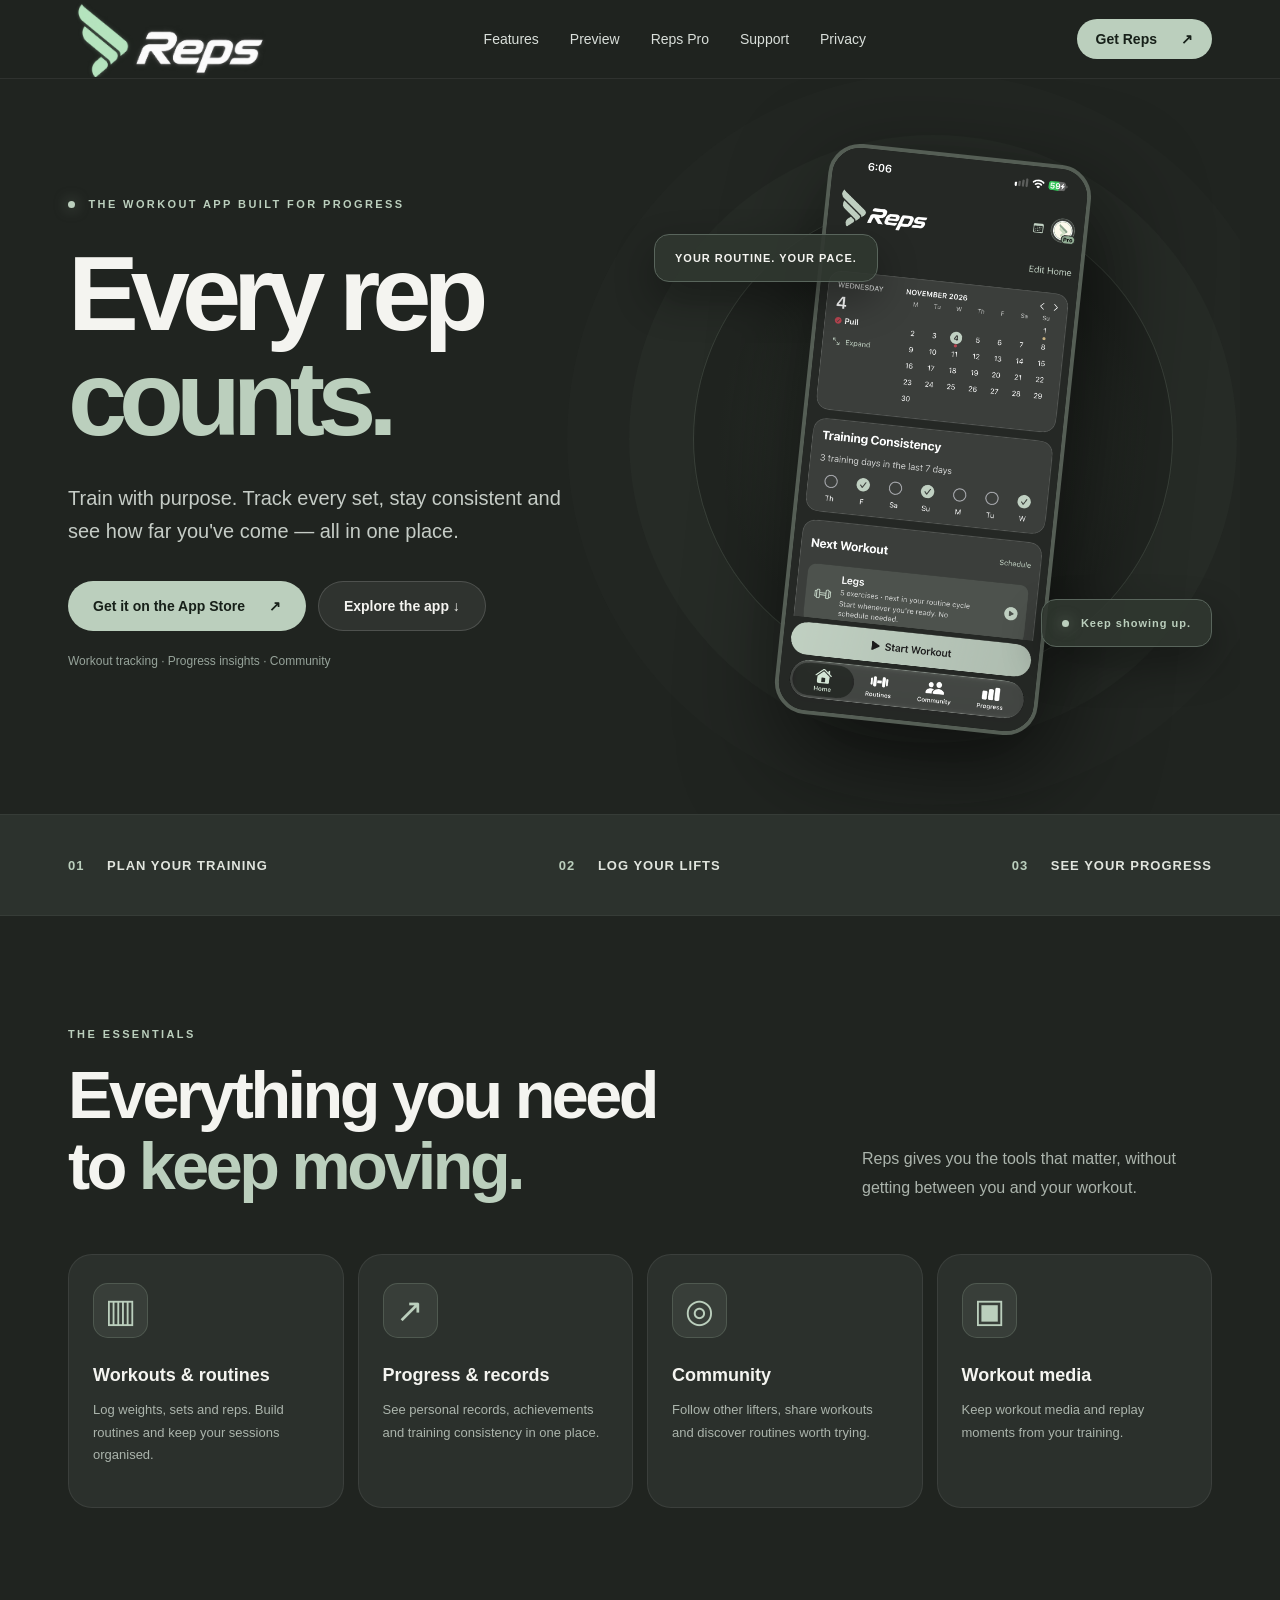
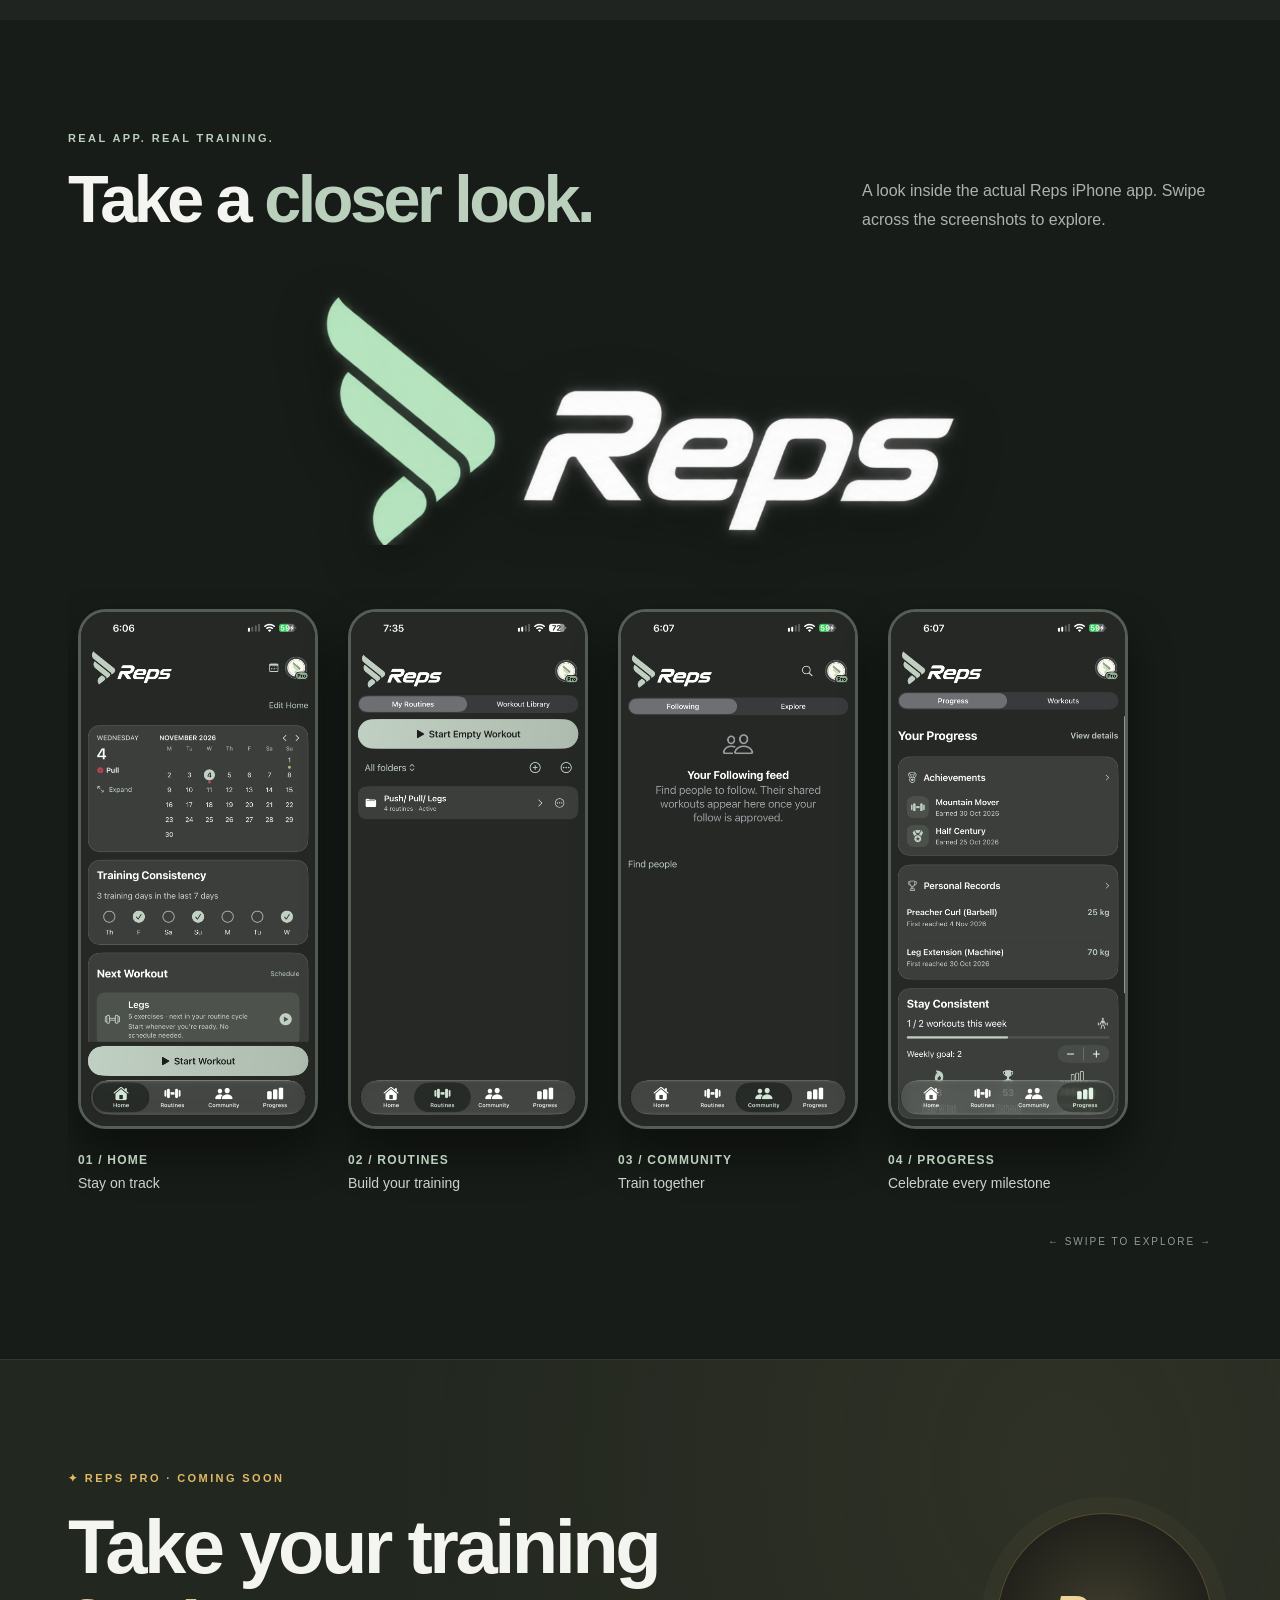
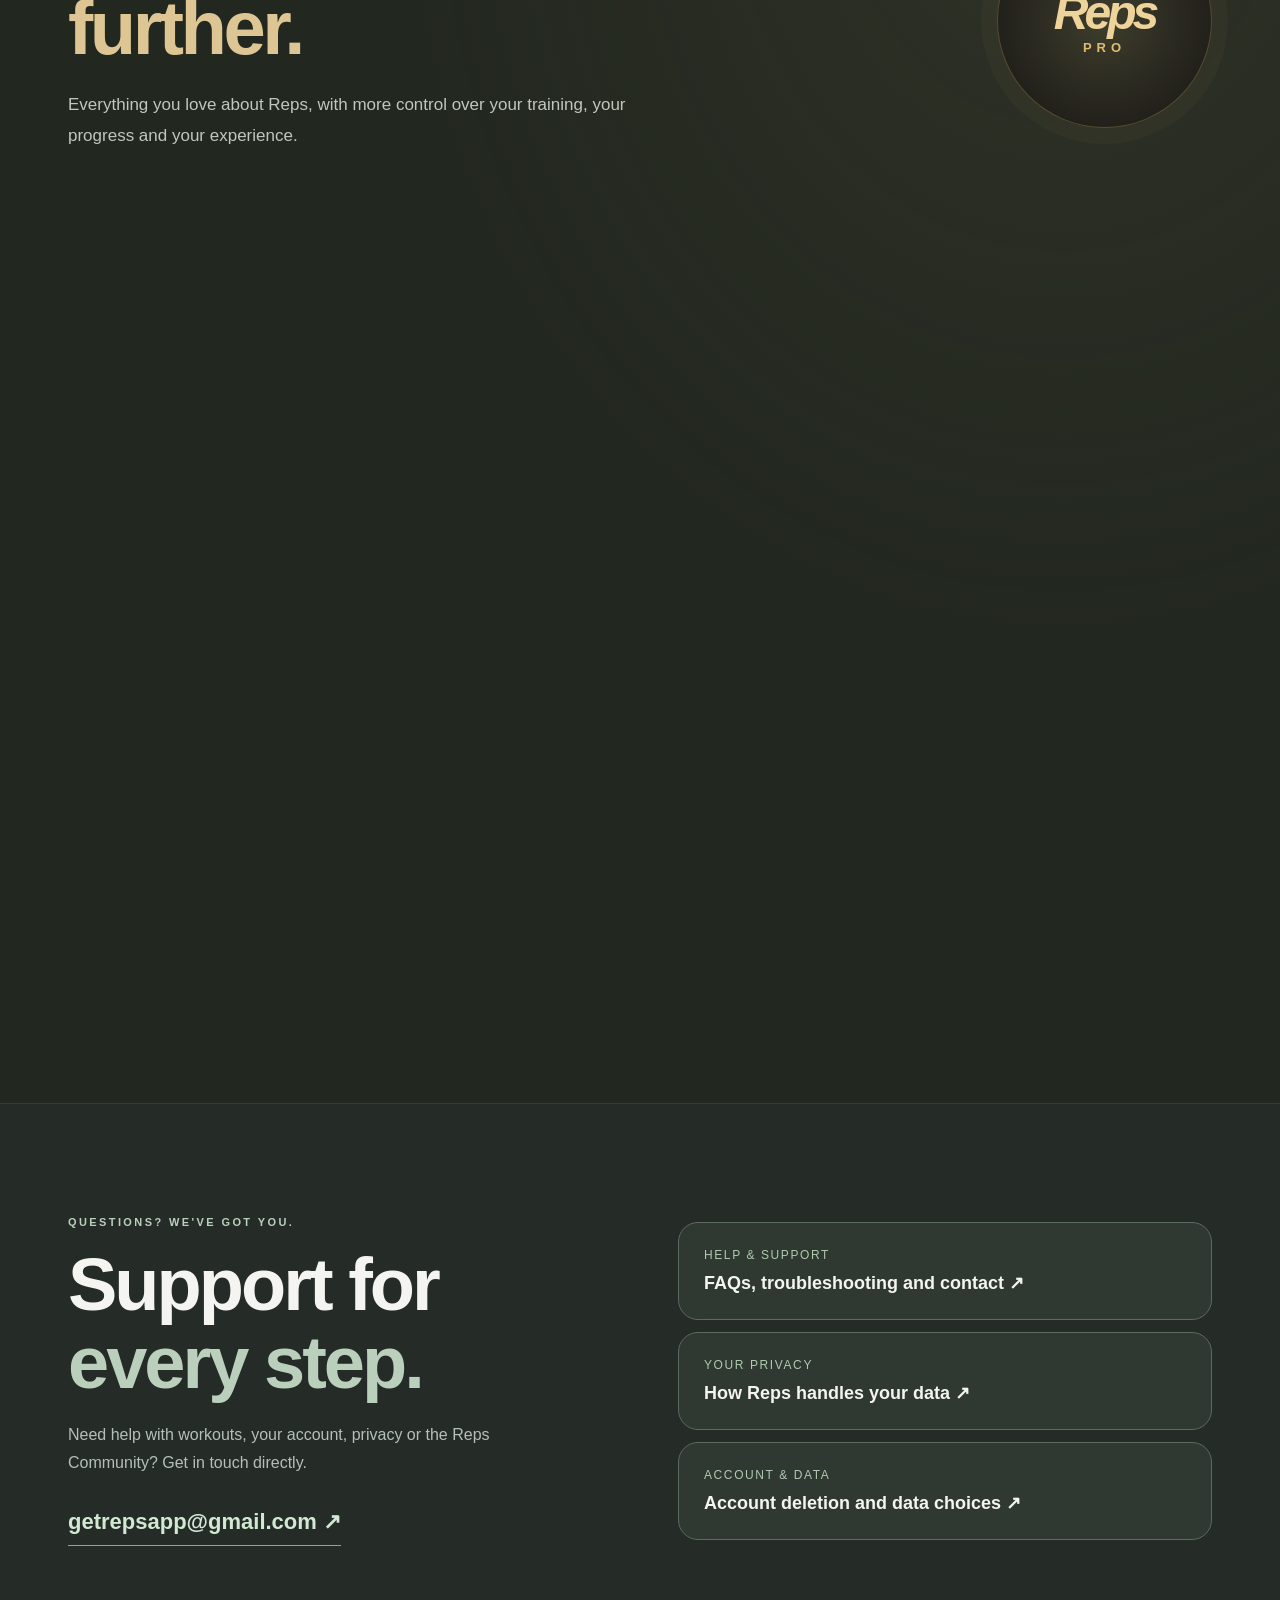
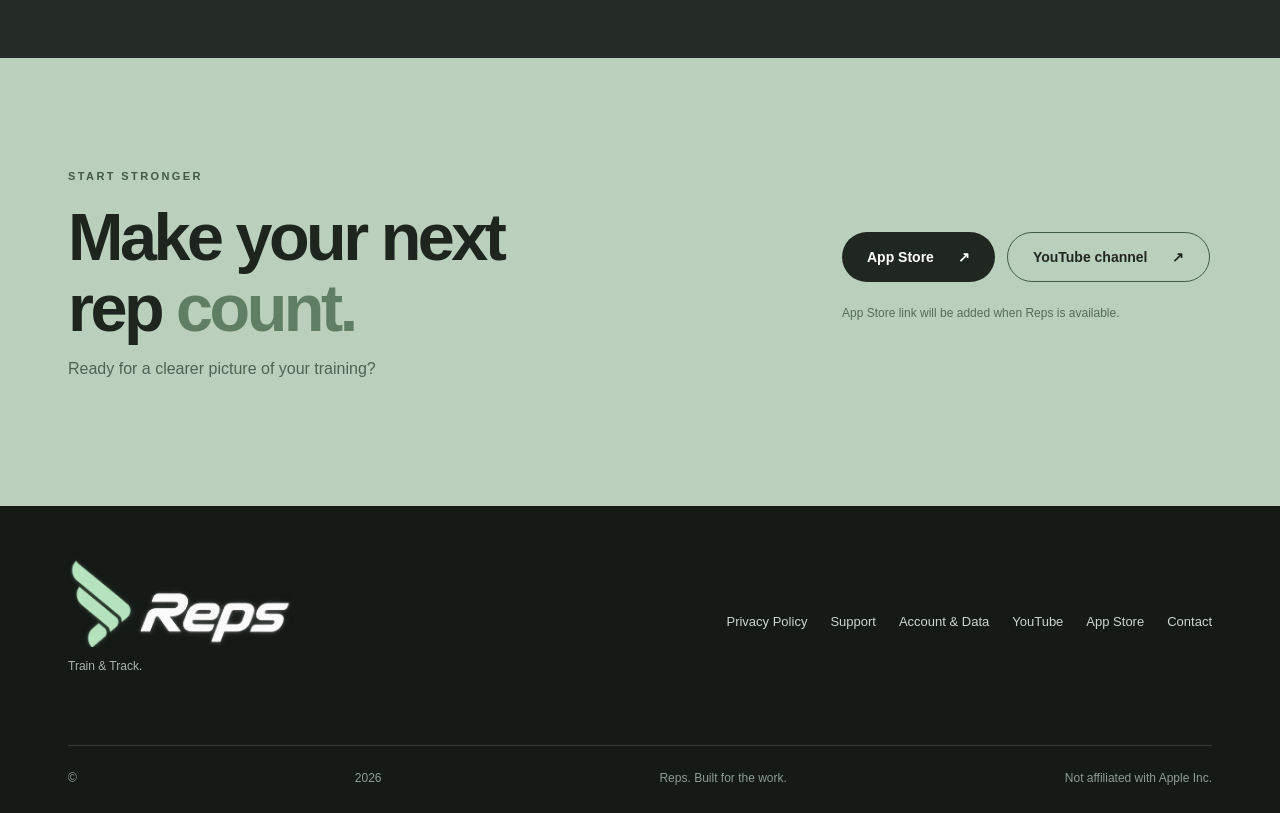
==== index.html @ 3c1cfc09 "Add files via upload" ====
<!DOCTYPE html>

<html lang="en-AU"><head><meta charset="utf-8"/><meta content="width=device-width, initial-scale=1" name="viewport"/><meta content="#202420" name="theme-color"/><meta content="Reps: Train &amp; Track. Log workouts, build routines, see progress and connect with your fitness community." name="description"/><title>Reps — Train &amp; Track</title><link href="styles.css" rel="stylesheet"/></head>
<body>
<header class="site-header"><div class="wrap nav"><a aria-label="Reps home" class="wordmark" href="#top"><img alt="Reps" class="nav-logo" src="assets/reps-wordmark-clean.png"/></a><nav><a href="#features">Features</a><a href="#preview">Preview</a><a href="#pro">Reps Pro</a><a href="support.html">Support</a><a href="privacy.html">Privacy</a></nav><a class="pill small" data-link="appStore" href="#download">Get Reps <span aria-hidden="true">↗</span></a></div></header>
<main id="top">
<section class="hero wrap"><div class="hero-copy"><div class="eyebrow"><span class="dot"></span> THE WORKOUT APP BUILT FOR PROGRESS</div><h1>Every rep<br/><em>counts.</em></h1><p class="lead">Train with purpose. Track every set, stay consistent and see how far you've come — all in one place.</p><div class="hero-actions"><a class="pill" data-link="appStore" href="#download">Get it on the App Store <span aria-hidden="true">↗</span></a><a class="pill secondary" href="#preview">Explore the app ↓</a></div><p class="micro">Workout tracking · Progress insights · Community</p></div><div class="hero-art"><div class="halo"></div><div class="phone hero-phone"><img alt="Reps home screen, calendar, training consistency and next workout" src="assets/IMG_6773.PNG"/></div><div class="floating-note top-note">YOUR ROUTINE. YOUR PACE.</div><div class="floating-note bottom-note"><span class="tiny-dot"></span> Keep showing up.</div></div></section>
<section class="stats-band"><div class="wrap stats"><span><b>01</b> Plan your training</span><span><b>02</b> Log your lifts</span><span><b>03</b> See your progress</span></div></section>
<section class="section wrap" id="features"><div class="section-head"><div><div class="eyebrow">THE ESSENTIALS</div><h2>Everything you need<br/>to <em>keep moving.</em></h2></div><p>Reps gives you the tools that matter, without getting between you and your workout.</p></div><div class="feature-grid"><article class="feature-card"><span class="feature-icon">▥</span><h3>Workouts &amp; routines</h3><p>Log weights, sets and reps. Build routines and keep your sessions organised.</p></article><article class="feature-card"><span class="feature-icon">↗</span><h3>Progress &amp; records</h3><p>See personal records, achievements and training consistency in one place.</p></article><article class="feature-card"><span class="feature-icon">◎</span><h3>Community</h3><p>Follow other lifters, share workouts and discover routines worth trying.</p></article><article class="feature-card"><span class="feature-icon">▣</span><h3>Workout media</h3><p>Keep workout media and replay moments from your training.</p></article></div></section>
<section class="section showcase" id="preview"><div class="wrap"><div class="section-head"><div><div class="eyebrow">REAL APP. REAL TRAINING.</div><h2>Take a <em>closer look.</em></h2></div><p>A look inside the actual Reps iPhone app. Swipe across the screenshots to explore.</p></div><div class="preview-brand"><img alt="Reps" loading="lazy" src="assets/reps-wordmark-clean.png"/></div><div aria-label="Reps screenshots, horizontally scrollable" class="gallery" tabindex="0"><figure><div class="phone"><img alt="Reps Home: training calendar, consistency and next workout" loading="lazy" src="assets/IMG_6773.PNG"/></div><figcaption><b>01 / Home</b><span>Stay on track</span></figcaption></figure><figure><div class="phone"><img alt="Reps Routines: saved workout folders and start empty workout" loading="lazy" src="assets/IMG_6782.PNG"/></div><figcaption><b>02 / Routines</b><span>Build your training</span></figcaption></figure><figure><div class="phone"><img alt="Reps Community: following and explore feeds" loading="lazy" src="assets/IMG_6774.PNG"/></div><figcaption><b>03 / Community</b><span>Train together</span></figcaption></figure><figure><div class="phone"><img alt="Reps Progress: achievements, records, weekly workout goals" loading="lazy" src="assets/IMG_6775.PNG"/></div><figcaption><b>04 / Progress</b><span>Celebrate every milestone</span></figcaption></figure></div><div class="gallery-hint">← SWIPE TO EXPLORE →</div></div></section>
<section class="section pro-section" id="pro">
<div class="wrap">
<div class="pro-header"><div><div class="eyebrow gold">✦ REPS PRO · COMING SOON</div><h2>Take your training<br/><em>further.</em></h2><p>Everything you love about Reps, with more control over your training, your progress and your experience.</p></div><div aria-hidden="true" class="pro-emblem"><span>Reps</span><strong>PRO</strong></div></div>
<div class="pro-feature-grid">
<article class="pro-feature"><span class="pro-feature-symbol">↗</span><h3>Advanced insights</h3><p>Look deeper into lift and routine performance, training trends and areas worth reviewing.</p></article>
<article class="pro-feature"><span class="pro-feature-symbol">▤</span><h3>Smarter training plans</h3><p>Explore progression tools, multi-week planning and equipment profiles to organise your training.</p></article>
<article class="pro-feature"><span class="pro-feature-symbol">◈</span><h3>Personalised experience</h3><p>Choose from eight colour themes, customise workout colours and tailor your app's look.</p></article>
<article class="pro-feature"><span class="pro-feature-symbol">▦</span><h3>Home &amp; Lock Screen widgets</h3><p>See training progress, weekly goals, your calendar, last workout and routine shortcuts.</p></article>
<article class="pro-feature"><span class="pro-feature-symbol">◉</span><h3>Body progress &amp; nutrition</h3><p>Compare progress photos and measurements, and use the calorie calculator.</p></article>
<article class="pro-feature"><span class="pro-feature-symbol">♫</span><h3>Custom alerts</h3><p>Create training reminders with your own schedules and notification sounds.</p></article>
</div>
<div class="membership-panel"><div><span class="eyebrow gold">THE ESSENTIALS STAY FREE</span><h3>Reps vs Reps Pro</h3><p>Reps includes workout logging, routines, personal records, achievements, workout media, Replay and Community. Pro adds the premium tools above.</p><div class="free-chips"><span>✓ Track workouts</span><span>✓ Build routines</span><span>✓ See achievements</span><span>✓ Share in Community</span><span>✓ Workout Replay</span></div></div><div class="membership-price"><span class="eyebrow gold">PLANNED PRICING</span><strong>A$1.49 <small>/ week</small></strong><p>A$4.99/month or A$49.99/year</p><div class="soon-pill">Coming soon — no payment taken</div><p class="membership-small">Subscriptions are not available yet. Plans and features may change before launch.</p></div></div>
</div>
</section>
<section class="section contact-section" id="support"><div class="wrap contact-layout"><div><div class="eyebrow">QUESTIONS? WE'VE GOT YOU.</div><h2>Support for<br/><em>every step.</em></h2><p>Need help with workouts, your account, privacy or the Reps Community? Get in touch directly.</p><a class="contact-mail" href="mailto:getrepsapp@gmail.com?subject=Reps%20Support">getrepsapp@gmail.com <span aria-hidden="true">↗</span></a></div><div class="contact-links"><a href="support.html"><span>Help &amp; support</span><strong>FAQs, troubleshooting and contact <span aria-hidden="true">↗</span></strong></a><a href="privacy.html"><span>Your privacy</span><strong>How Reps handles your data <span aria-hidden="true">↗</span></strong></a><a href="account.html"><span>Account &amp; data</span><strong>Account deletion and data choices <span aria-hidden="true">↗</span></strong></a></div></div></section><section class="section cta" id="download"><div class="wrap cta-inner"><div><div class="eyebrow">START STRONGER</div><h2>Make your next<br/>rep <em>count.</em></h2><p>Ready for a clearer picture of your training?</p></div><div class="cta-actions"><a class="pill light" data-link="appStore" href="#download">App Store <span>↗</span></a><a class="pill outline" data-link="youtube" href="#youtube">YouTube channel <span>↗</span></a><p class="micro" id="link-status" role="status">App Store link will be added when Reps is available.</p></div></div></section>
</main><footer><div class="wrap footer-content"><div class="footer-brand"><img alt="Reps" class="footer-logo" src="assets/reps-wordmark-clean.png"><p>Train &amp; Track.</p></img></div><div class="footer-links"><a href="privacy.html">Privacy Policy</a><a href="support.html">Support</a><a href="account.html">Account &amp; Data</a><a data-link="youtube" href="#youtube">YouTube</a><a data-link="appStore" href="#download">App Store</a><a href="mailto:getrepsapp@gmail.com?subject=Reps%20Support">Contact</a></div><div class="footer-bottom">© <span id="year"></span> Reps. Built for the work. <span>Not affiliated with Apple Inc.</span></div></div></footer>
<script src="script.js"></script></body></html>
---- styles.css ----
:root{--bg:#202420;--surface:#2b302c;--surface2:#373d38;--sage:#bbcfbd;--text:#f4f4f0;--muted:#abb4ac;--line:#475048;--gold:#e1ba67}*{box-sizing:border-box}html{scroll-behavior:smooth}body{margin:0;background:var(--bg);color:var(--text);font-family:Inter,-apple-system,BlinkMacSystemFont,"Segoe UI",sans-serif;-webkit-font-smoothing:antialiased}a{color:inherit;text-decoration:none}button,a{outline-offset:4px}.wrap{max-width:1200px;margin:auto;padding:0 28px}.site-header{position:sticky;top:0;z-index:10;background:#202420e9;backdrop-filter:blur(18px);border-bottom:1px solid #ffffff12}.nav{height:78px;display:flex;align-items:center;justify-content:space-between;gap:20px}.wordmark{display:flex;align-items:center;gap:11px}.brand-icon{font-size:27px;color:var(--sage);transform:rotate(-28deg)}.brand-italic{font-size:34px;font-weight:900;font-style:italic;letter-spacing:-2.5px}.nav nav{display:flex;gap:31px;color:#d9dfda;font-size:14px}.nav nav a:hover,.footer-links a:hover{color:var(--sage)}.pill{display:inline-flex;gap:24px;align-items:center;justify-content:center;background:var(--sage);border-radius:100px;padding:16px 25px;font-weight:800;font-size:14px;color:#172019;transition:transform .15s,background .15s}.pill:hover{transform:translateY(-2px);background:#d7e5d8}.pill.small{padding:12px 19px}.pill.secondary{color:var(--text);background:#ffffff12;border:1px solid #ffffff26}.pill.secondary:hover{background:#ffffff20}.hero{min-height:700px;display:grid;grid-template-columns:1fr 1fr;align-items:center;gap:28px;overflow:hidden;padding-top:55px;padding-bottom:70px}.eyebrow{font-size:11px;letter-spacing:2.4px;font-weight:850;color:var(--sage)}.dot,.tiny-dot{display:inline-block;background:var(--sage);height:7px;width:7px;border-radius:50%;margin-right:8px;box-shadow:0 0 14px #b6cbb680}.hero h1{font-size:clamp(72px,8.3vw,120px);letter-spacing:-8px;line-height:.99;margin:31px 0}.hero h1 em,h2 em{font-style:normal;color:var(--sage)}.lead{color:#c5ccc6;font-size:20px;line-height:1.65;max-width:495px}.hero-actions{display:flex;gap:12px;flex-wrap:wrap;margin:33px 0 23px}.micro{font-size:12px;color:#96a39a}.hero-art{height:610px;position:relative;display:grid;place-items:center}.halo{position:absolute;width:480px;height:480px;border:1px solid #b6cbb62c;border-radius:50%;box-shadow:0 0 0 64px #b6cbb607,0 0 0 126px #b6cbb604;background:radial-gradient(circle,#83998124,transparent 67%)}.phone{width:230px;aspect-ratio:944/2048;overflow:hidden;border:4px solid #555e55;border-radius:32px;background:#151715;box-shadow:0 30px 70px #0007}.phone img{width:100%;height:100%;display:block;object-fit:cover}.hero-phone{width:264px;position:relative;transform:rotate(6deg);box-shadow:15px 35px 100px #000a}.floating-note{position:absolute;border:1px solid #59655c;background:#303830e8;border-radius:15px;padding:17px 20px;font-size:11px;letter-spacing:1px;font-weight:800;box-shadow:0 18px 40px #0005}.top-note{left:0;top:100px}.bottom-note{right:0;bottom:97px;color:var(--sage)}.stats-band{background:#2c322d;border-top:1px solid #ffffff0c;border-bottom:1px solid #ffffff0c}.stats{min-height:100px;display:flex;justify-content:space-between;align-items:center;gap:20px}.stats span{font-size:13px;letter-spacing:1px;color:#e1e5de;text-transform:uppercase;font-weight:700}.stats b{color:var(--sage);margin-right:18px}.section{padding-top:112px;padding-bottom:112px}.section-head{display:flex;justify-content:space-between;gap:50px;align-items:end;margin-bottom:52px}.section-head h2,.cta h2{font-size:clamp(46px,5.2vw,72px);line-height:1.07;letter-spacing:-3.5px;margin:20px 0 0}.section-head>p{max-width:350px;color:var(--muted);line-height:1.8;margin:0}.feature-grid{display:grid;grid-template-columns:repeat(4,1fr);gap:14px}.feature-card{min-height:250px;padding:28px 24px;background:var(--surface);border:1px solid #ffffff13;border-radius:24px}.feature-icon{height:55px;width:55px;display:grid;place-items:center;background:#b6cbb617;border:1px solid #b6cbb62f;border-radius:15px;color:var(--sage);font-size:33px}.feature-card h3{margin:27px 0 10px;font-size:18px}.feature-card p{font-size:13px;color:var(--muted);line-height:1.7}.showcase{background:#171c18;overflow:hidden}.gallery{display:flex;gap:30px;overflow-x:auto;scroll-snap-type:x mandatory;padding:20px 10px 45px;scrollbar-color:#7c8c7b transparent}.gallery figure{flex:none;margin:0;scroll-snap-align:start}.gallery .phone{width:240px;border-radius:28px;border-width:3px;box-shadow:0 24px 45px #0007}.gallery figcaption{display:flex;flex-direction:column;gap:8px;margin-top:24px}.gallery figcaption b{color:var(--sage);font-size:12px;letter-spacing:1.2px;text-transform:uppercase}.gallery figcaption span{color:#ccd2cb;font-size:14px}.gallery-hint{text-align:right;font-size:10px;letter-spacing:2px;color:#8f9d91}.compare-layout{display:grid;grid-template-columns:1fr 1fr;gap:24px}.plan-card{background:var(--surface);border:1px solid #4a564c;border-radius:28px;padding:36px}.plan-card.pro{background:linear-gradient(145deg,#343a32,#292d28);border-color:#81977f}.plan-top{border-bottom:1px solid #ffffff25;padding-bottom:26px}.plan-top h3{font-size:39px;letter-spacing:-2px;margin:13px 0}.plan-top p{color:var(--muted)}.plan-price{font-size:34px;font-weight:850;letter-spacing:-1px;margin-top:24px}.plan-price span{font-size:13px;font-weight:500;letter-spacing:0;color:var(--muted)}.plan-list{padding:0;margin:25px 0 0;list-style:none}.plan-list li{font-size:15px;padding:12px 0;color:#e1e6df;display:flex;align-items:center;gap:14px}.plan-list li:before{content:'✓';color:var(--sage);display:inline-grid;place-items:center;border-radius:50%;background:#b6cbb625;width:22px;height:22px;flex:none;font-weight:bold}.gold{color:var(--gold)}.pro-mark{font-size:20px;color:var(--gold)}.includes{font-size:13px;color:var(--sage);font-weight:800;margin:24px 0 -12px}.pro-disclaimer,.compare-footnote{color:#a7b1a8;font-size:12px;line-height:1.7}.compare-footnote{margin-top:25px}.cta{background:var(--sage);color:#1d251e}.cta-inner{display:flex;align-items:center;justify-content:space-between;gap:35px}.cta .eyebrow{color:#425a43}.cta h2 em{color:#607e64}.cta p{color:#506252}.cta-actions{display:flex;gap:12px;flex-wrap:wrap;max-width:370px}.pill.light{background:#202720;color:#fff}.pill.outline{background:transparent;border:1px solid #415c45;color:#202720}.cta-actions .micro{flex-basis:100%;color:#566d59}footer{background:#151a16;padding:52px 0 28px}.footer-content{display:grid;grid-template-columns:1fr 2fr;gap:25px}.footer-brand p{color:var(--muted);font-size:12px}.footer-links{display:flex;flex-wrap:wrap;gap:23px;align-items:center;justify-content:flex-end;font-size:13px;color:#ccd5cd}.footer-bottom{border-top:1px solid #ffffff21;padding-top:25px;margin-top:35px;grid-column:1/-1;display:flex;justify-content:space-between;gap:20px;color:#8d9d91;font-size:12px}.simple-page{max-width:800px;margin:90px auto 120px;padding:0 28px}.simple-page h1{font-size:clamp(40px,6vw,70px);letter-spacing:-3px}.simple-page h2{margin-top:44px;font-size:22px}.simple-page p,.simple-page li{color:#c3cbc4;line-height:1.85}.notice{border:1px solid #798d7b;background:#303b32;padding:20px;border-radius:16px}.simple-page a:not(.pill){color:var(--sage);text-decoration:underline}.simple-page .back{display:inline-block;margin-top:30px}@media(max-width:950px){.feature-grid{grid-template-columns:repeat(2,1fr)}.hero h1{letter-spacing:-5px}.floating-note{display:none}.nav nav{gap:15px}}@media(max-width:700px){.wrap{padding-left:20px;padding-right:20px}.nav{height:70px}.nav nav{display:none}.brand-italic{font-size:29px}.hero{grid-template-columns:1fr;gap:5px;padding-top:73px;padding-bottom:45px}.hero h1{font-size:74px;margin:25px 0}.hero-art{height:510px}.hero-phone{width:210px}.halo{width:340px;height:340px}.lead{font-size:17px}.stats{flex-wrap:wrap;padding-top:19px;padding-bottom:19px;gap:16px}.stats span{font-size:10px}.stats b{margin-right:6px}.section{padding-top:76px;padding-bottom:76px}.section-head{display:block;margin-bottom:35px}.section-head h2,.cta h2{letter-spacing:-2.2px}.section-head>p{margin-top:20px}.feature-grid{grid-template-columns:1fr 1fr;gap:10px}.feature-card{padding:21px 16px;min-height:235px}.feature-card h3{font-size:16px}.gallery{gap:17px}.gallery .phone{width:205px}.compare-layout{grid-template-columns:1fr}.plan-card{padding:26px}.cta-inner{display:block}.cta-actions{margin-top:33px}.footer-content{grid-template-columns:1fr}.footer-links{justify-content:flex-start;gap:16px}.footer-bottom{display:block}.footer-bottom span{display:block;margin-top:10px}}@media(max-width:400px){.hero h1{font-size:63px}.feature-grid{grid-template-columns:1fr}.feature-card{min-height:auto}.pill{padding:15px 18px}}

/* Dedicated editorial Reps Pro section */
.pro-section{background:radial-gradient(ellipse at 83% 8%,#6c63402c,transparent 45%),#222720;border-top:1px solid #ffffff13}.pro-header{display:flex;align-items:center;justify-content:space-between;gap:36px;margin-bottom:44px}.pro-header h2{font-size:clamp(48px,6vw,76px);line-height:1.06;letter-spacing:-3.5px;margin:22px 0}.pro-header h2 em{font-style:normal;color:#ddc694}.pro-header p{max-width:590px;font-size:17px;color:#c0c8bd;line-height:1.8}.pro-emblem{min-width:190px;width:215px;height:215px;border:1px solid #a78b4b66;border-radius:50%;display:flex;align-items:center;justify-content:center;flex-direction:column;background:radial-gradient(circle,#bba16921,#201f1a 75%);box-shadow:0 0 0 16px #c6a96b0a}.pro-emblem span{font-size:48px;font-weight:900;font-style:italic;letter-spacing:-4px;color:#eed49a}.pro-emblem strong{font-size:13px;letter-spacing:5px;color:#dfbc72}.pro-feature-grid{display:grid;grid-template-columns:repeat(3,minmax(0,1fr));gap:15px}.pro-feature{background:#30352f;border:1px solid #a18b594a;padding:29px;border-radius:23px;min-height:210px}.pro-feature-symbol{display:grid;place-items:center;width:48px;height:48px;border-radius:15px;background:#d7b66d1b;border:1px solid #d7b66d38;font-size:25px;color:#e4c786}.pro-feature h3{font-size:19px;margin:22px 0 9px}.pro-feature p{font-size:14px;line-height:1.7;color:#bec7bc;margin:0}.membership-panel{display:grid;grid-template-columns:1.3fr 1fr;gap:45px;background:#171b17;border:1px solid #9a8b6755;border-radius:27px;padding:38px;margin-top:24px}.membership-panel h3{font-size:35px;letter-spacing:-1px;margin:12px 0}.membership-panel p{font-size:15px;line-height:1.75;color:#b7c2b7}.free-chips{display:flex;flex-wrap:wrap;gap:9px;margin-top:22px}.free-chips span{border-radius:100px;border:1px solid #8ca68a4a;background:#8ca68a18;color:#d5e2d2;padding:9px 12px;font-size:12px}.membership-price{border-left:1px solid #ffffff27;padding-left:40px}.membership-price strong{display:block;font-size:42px;margin:14px 0 0;color:#f5e4b9;letter-spacing:-2px}.membership-price small{font-size:15px;letter-spacing:0;color:#c8c2aa;font-weight:500}.membership-price>p{margin:6px 0}.soon-pill{display:inline-block;background:#d5bc8340;border:1px solid #d5bc8380;color:#f4db9d;font-weight:700;font-size:12px;border-radius:30px;padding:10px 15px;margin:21px 0 12px}.membership-price .membership-small{font-size:12px;color:#a5afa4}@media(max-width:900px){.pro-feature-grid{grid-template-columns:repeat(2,minmax(0,1fr))}.membership-panel{gap:22px}}@media(max-width:700px){.pro-header{display:block}.pro-emblem{display:none}.pro-feature-grid{grid-template-columns:1fr}.pro-feature{min-height:0}.membership-panel{grid-template-columns:1fr;padding:25px}.membership-price{border-left:0;border-top:1px solid #ffffff27;padding:27px 0 0}.pro-header h2{letter-spacing:-2px}}

/* Official Reps branding and updated screenshot gallery */
.nav-logo{width:154px;max-height:65px;object-fit:contain;display:block}
.footer-logo{width:182px;max-width:100%;height:auto;display:block}
.preview-brand{display:flex;justify-content:center;align-items:center;margin:-8px auto 34px;padding:10px 16px}
.preview-brand img{width:min(500px,90%);height:auto;display:block;filter:drop-shadow(0 14px 26px #0005)}
@media(max-width:700px){.nav-logo{width:118px}.preview-brand{margin:0 auto 20px}.preview-brand img{width:min(350px,100%)}}

/* Launch polish: stronger Reps branding, support and motion */
.nav-logo{width:205px;max-height:75px}.footer-logo{width:225px}.preview-brand img{width:min(650px,95%)}
.contact-section{background:#252b26;border-top:1px solid #ffffff12}.contact-layout{display:grid;grid-template-columns:1fr 1fr;gap:76px;align-items:center}.contact-layout h2{font-size:clamp(48px,6vw,74px);line-height:1.06;letter-spacing:-3px;margin:18px 0}.contact-layout h2 em{color:var(--sage);font-style:normal}.contact-layout p{color:#b4c0b7;line-height:1.75;max-width:480px}.contact-mail{display:inline-block;margin-top:16px;color:#d1e8d3;font-weight:750;font-size:clamp(15px,2.2vw,22px);border-bottom:1px solid #8baa8d;padding-bottom:10px}.contact-links{display:grid;gap:12px}.contact-links a{display:grid;gap:10px;padding:25px;border:1px solid #5b6b5d;background:#303832;border-radius:20px;transition:background .25s,transform .25s,border-color .25s}.contact-links a:hover{transform:translateY(-4px);background:#39473c;border-color:#94b49a}.contact-links a>span{font-size:12px;color:#aecaaf;text-transform:uppercase;letter-spacing:1.6px}.contact-links strong{font-size:18px;font-weight:650}.support-highlight{background:linear-gradient(120deg,#36443a,#2a332c);padding:32px;border-radius:24px;border:1px solid #8ba98d66;margin:32px 0 42px}.support-highlight>span{letter-spacing:2px;font-weight:800;color:var(--sage);font-size:12px}.support-highlight h2{margin:12px 0}.support-highlight .pill{margin-top:12px}.support-bottom{display:flex;flex-wrap:wrap;gap:20px;margin-top:35px;color:var(--sage)}.simple-page a:not(.pill):not(.back){color:#cae2cc;text-decoration:underline;text-underline-offset:4px}
/* Introduce content gracefully while preserving accessibility and no-JS rendering */
@keyframes reps-hero-in{from{opacity:0;transform:translateY(25px)}to{opacity:1;transform:translateY(0)}}
@keyframes reps-float{0%,100%{translate:0 0}50%{translate:0 -12px}}
@keyframes reps-glow{0%,100%{opacity:.55;scale:1}50%{opacity:.9;scale:1.06}}
.hero-copy{animation:reps-hero-in .85s ease-out both}.hero-art{animation:reps-hero-in 1s .12s ease-out both}.hero-phone{animation:reps-float 7s ease-in-out infinite}.halo{animation:reps-glow 8s ease-in-out infinite}.feature-card,.pro-feature,.gallery figure{transition:transform .35s ease,box-shadow .35s ease,border-color .35s ease}.feature-card:hover,.pro-feature:hover{transform:translateY(-6px);border-color:#a8c3a877;box-shadow:0 18px 35px #0003}.gallery figure:hover{transform:translateY(-5px)}.reveal-ready{opacity:0;transform:translateY(24px);transition:opacity .72s ease,transform .72s ease}.reveal-ready.revealed{opacity:1;transform:translateY(0)}
@media(max-width:850px){.contact-layout{grid-template-columns:1fr;gap:32px}.nav-logo{width:155px}.footer-logo{width:190px}}
@media(max-width:700px){.nav-logo{width:144px}.preview-brand img{width:min(440px,100%)}.contact-layout h2{letter-spacing:-1.7px}.contact-links strong{font-size:16px}}
@media(prefers-reduced-motion:reduce){html{scroll-behavior:auto!important}*,*::before,*::after{animation:none!important;transition:none!important}.reveal-ready{opacity:1!important;transform:none!important}}
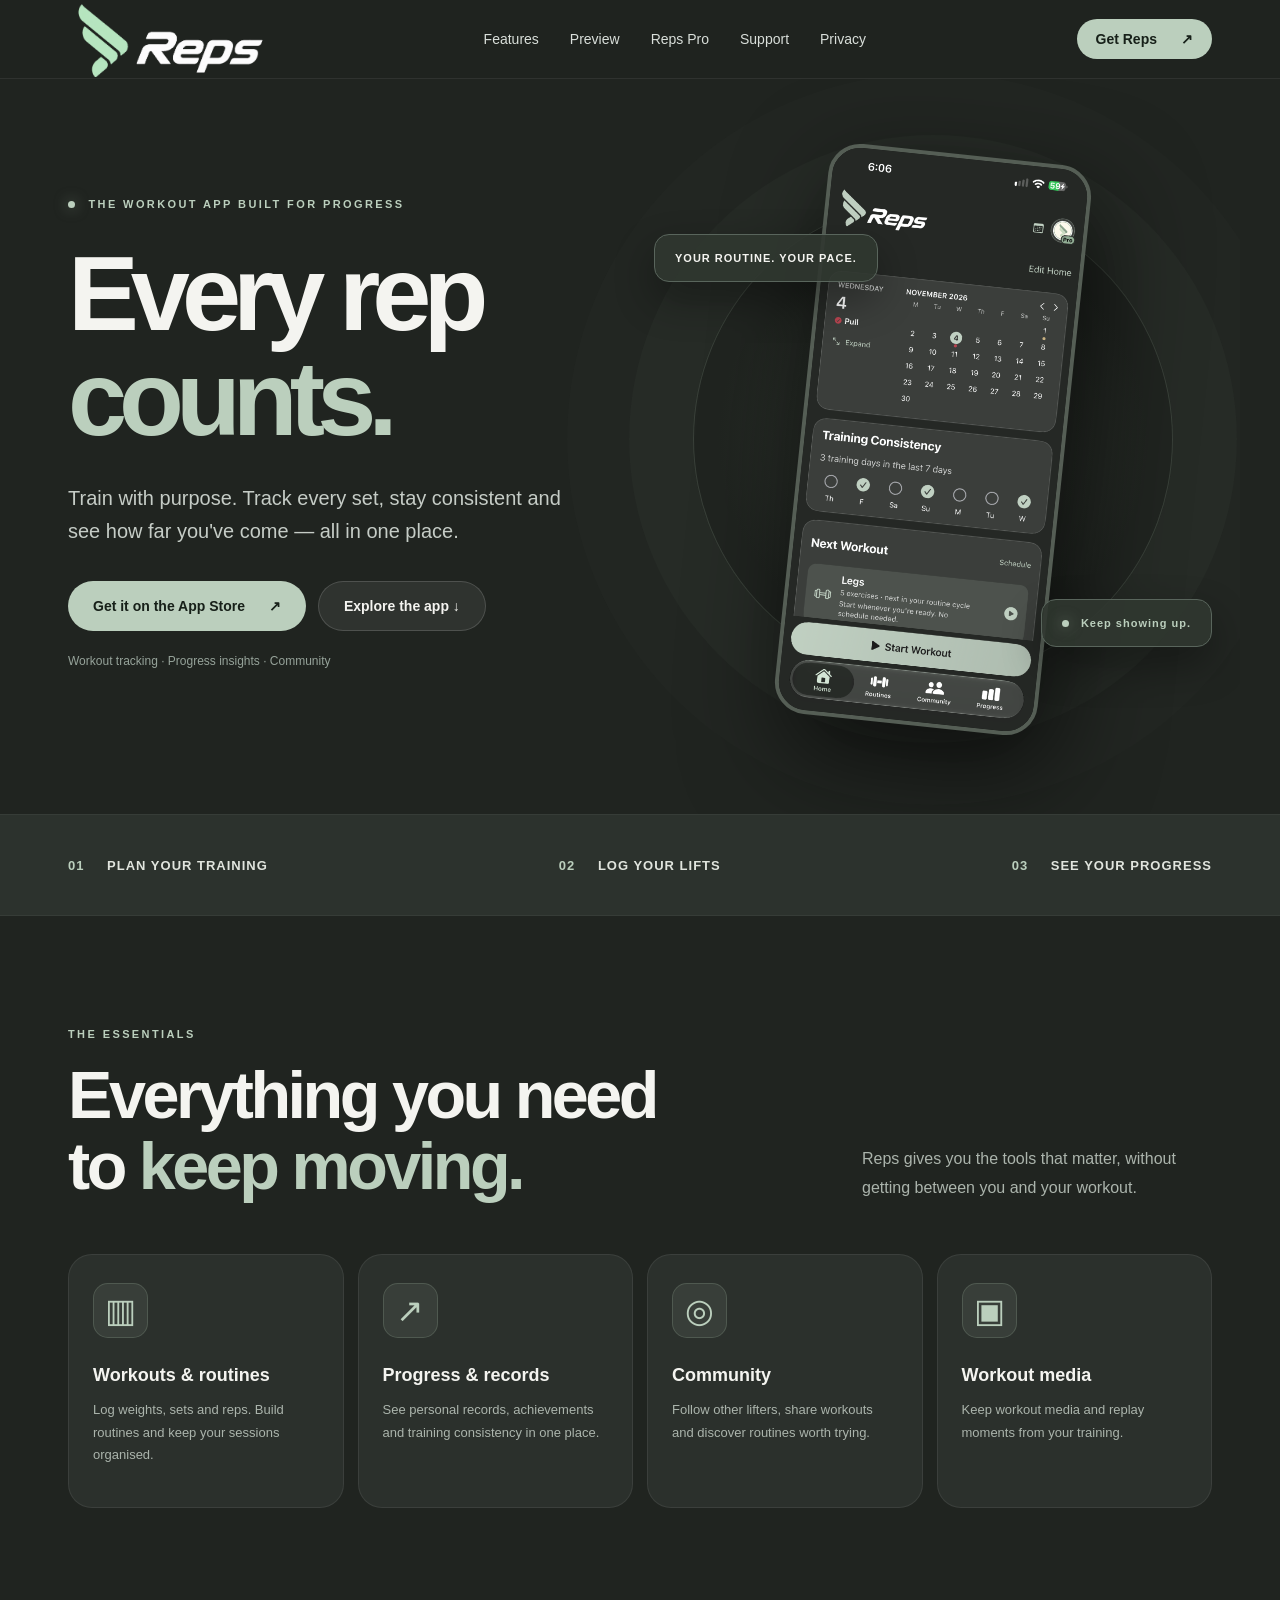
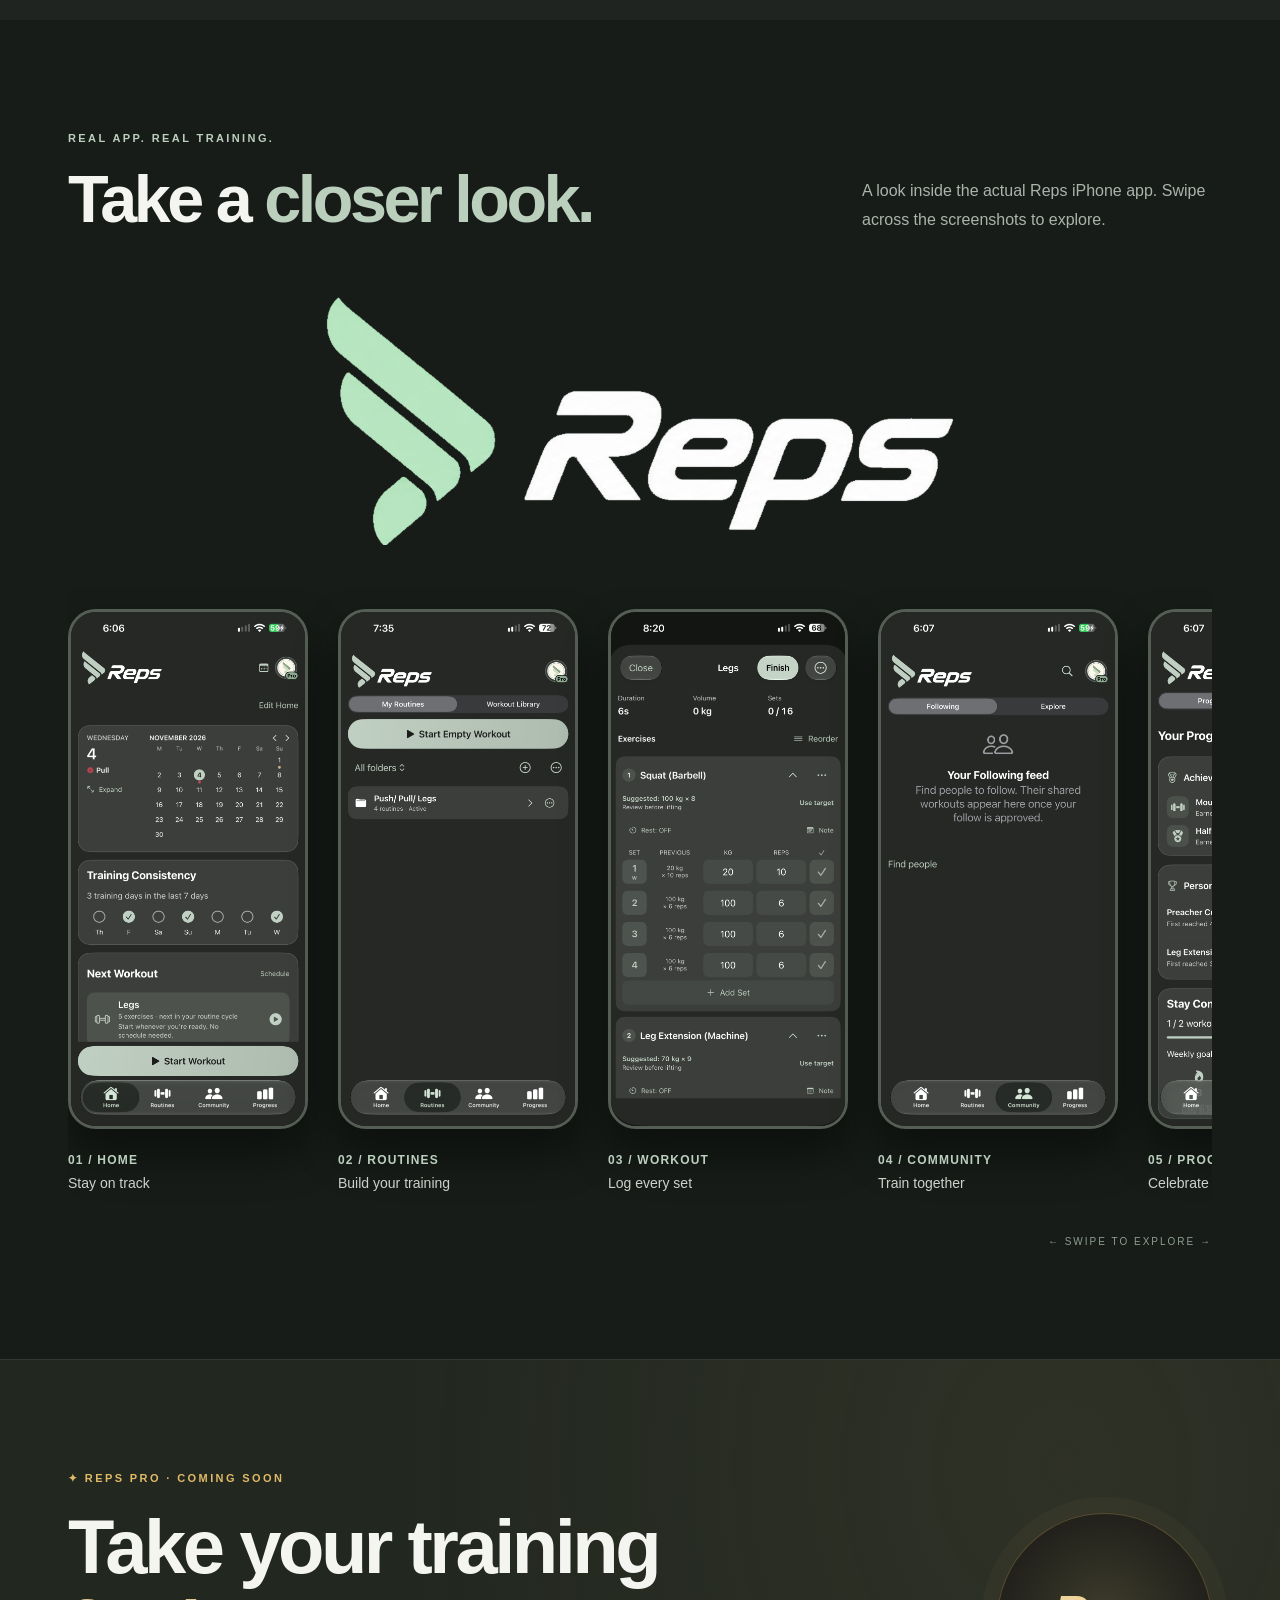
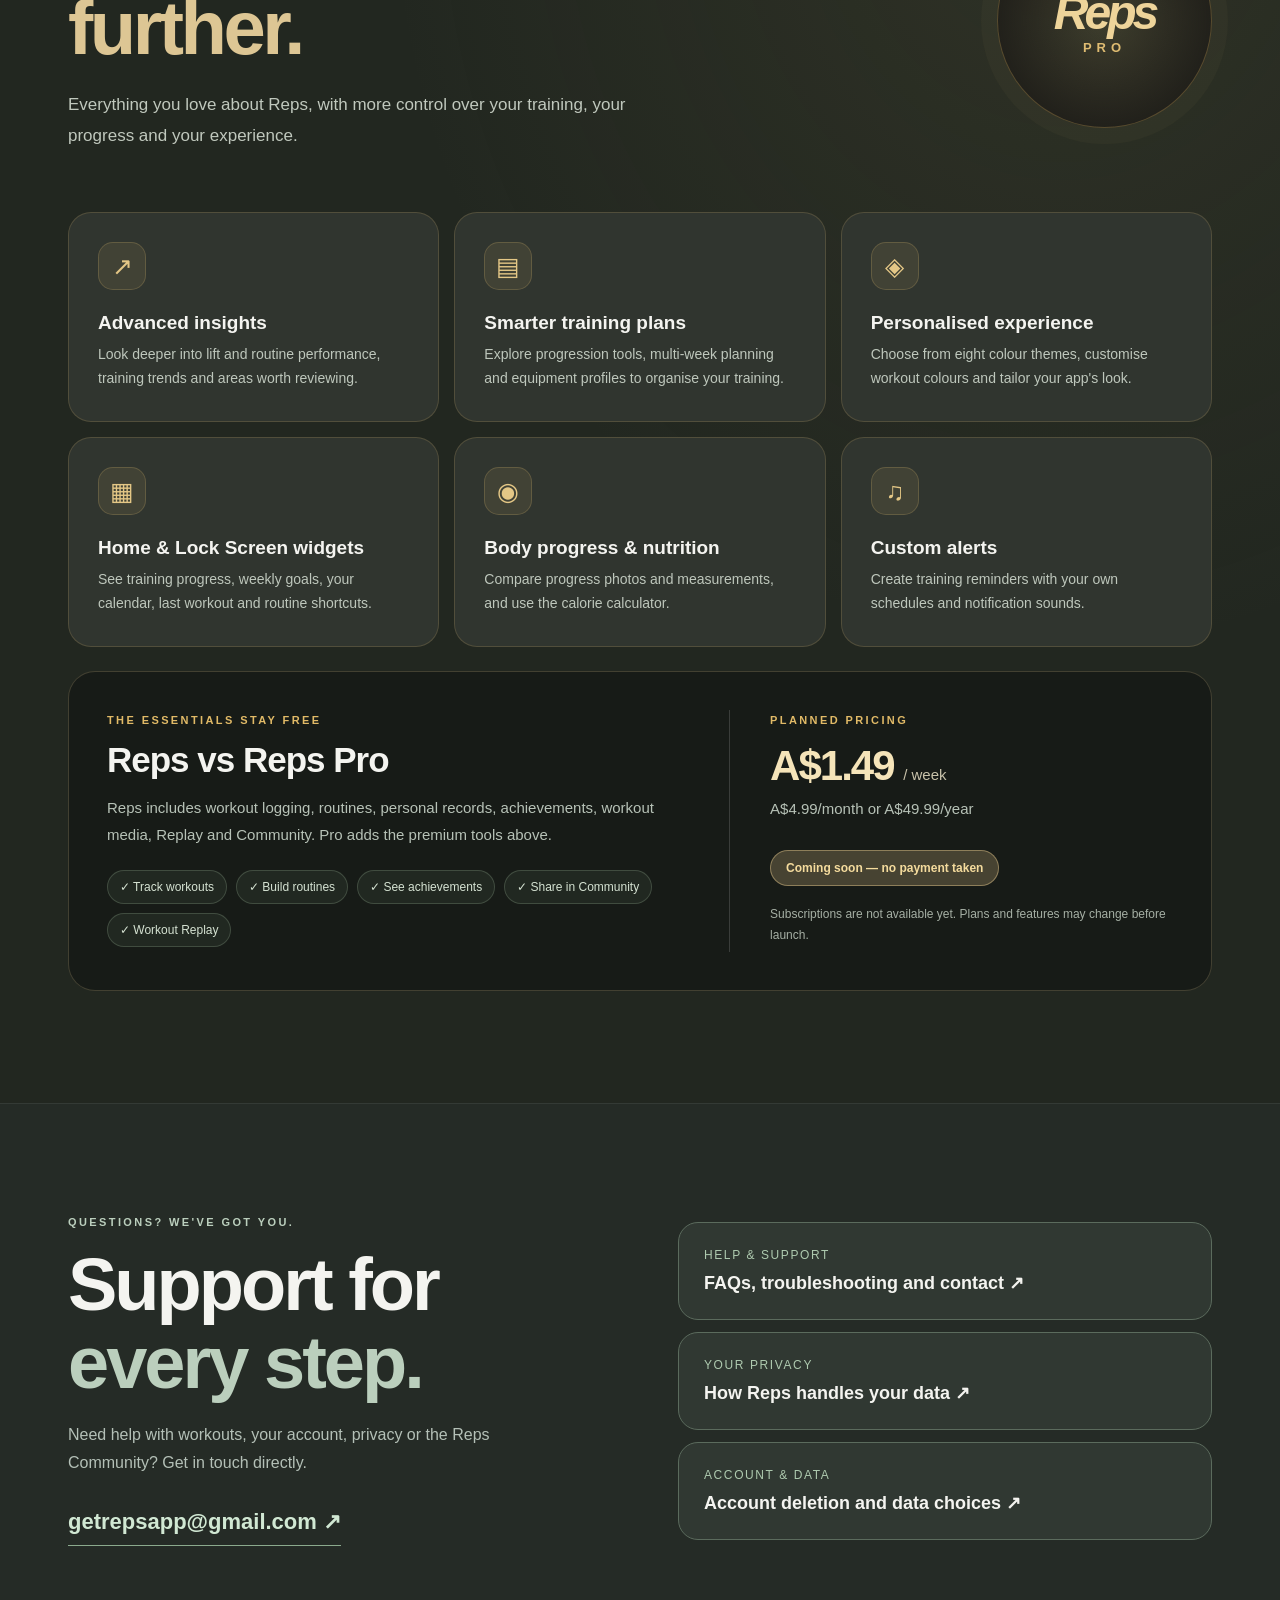
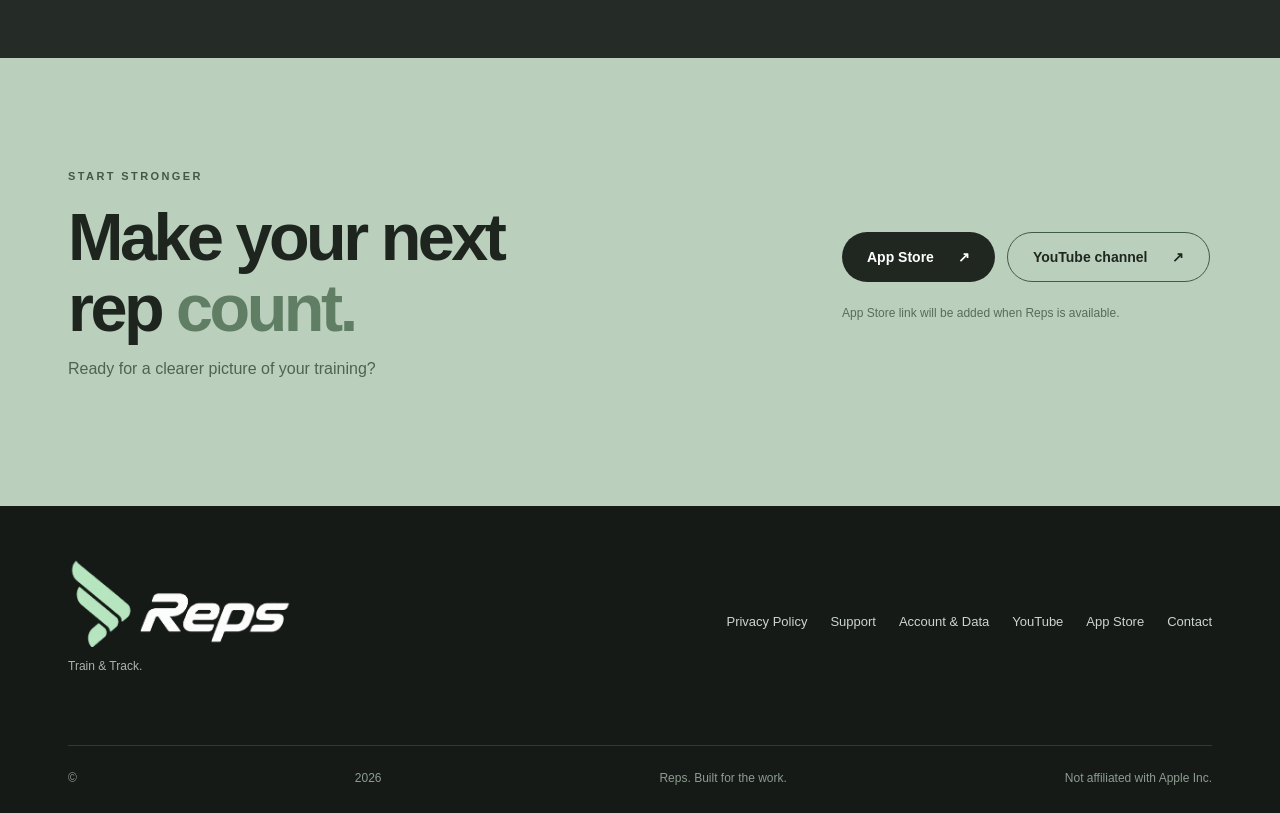
==== commit b148444a: "Add files via upload" ====
--- a/index.html
+++ b/index.html
@@ -7,7 +7,7 @@
 <section class="hero wrap"><div class="hero-copy"><div class="eyebrow"><span class="dot"></span> THE WORKOUT APP BUILT FOR PROGRESS</div><h1>Every rep<br/><em>counts.</em></h1><p class="lead">Train with purpose. Track every set, stay consistent and see how far you've come — all in one place.</p><div class="hero-actions"><a class="pill" data-link="appStore" href="#download">Get it on the App Store <span aria-hidden="true">↗</span></a><a class="pill secondary" href="#preview">Explore the app ↓</a></div><p class="micro">Workout tracking · Progress insights · Community</p></div><div class="hero-art"><div class="halo"></div><div class="phone hero-phone"><img alt="Reps home screen, calendar, training consistency and next workout" src="assets/IMG_6773.PNG"/></div><div class="floating-note top-note">YOUR ROUTINE. YOUR PACE.</div><div class="floating-note bottom-note"><span class="tiny-dot"></span> Keep showing up.</div></div></section>
 <section class="stats-band"><div class="wrap stats"><span><b>01</b> Plan your training</span><span><b>02</b> Log your lifts</span><span><b>03</b> See your progress</span></div></section>
 <section class="section wrap" id="features"><div class="section-head"><div><div class="eyebrow">THE ESSENTIALS</div><h2>Everything you need<br/>to <em>keep moving.</em></h2></div><p>Reps gives you the tools that matter, without getting between you and your workout.</p></div><div class="feature-grid"><article class="feature-card"><span class="feature-icon">▥</span><h3>Workouts &amp; routines</h3><p>Log weights, sets and reps. Build routines and keep your sessions organised.</p></article><article class="feature-card"><span class="feature-icon">↗</span><h3>Progress &amp; records</h3><p>See personal records, achievements and training consistency in one place.</p></article><article class="feature-card"><span class="feature-icon">◎</span><h3>Community</h3><p>Follow other lifters, share workouts and discover routines worth trying.</p></article><article class="feature-card"><span class="feature-icon">▣</span><h3>Workout media</h3><p>Keep workout media and replay moments from your training.</p></article></div></section>
-<section class="section showcase" id="preview"><div class="wrap"><div class="section-head"><div><div class="eyebrow">REAL APP. REAL TRAINING.</div><h2>Take a <em>closer look.</em></h2></div><p>A look inside the actual Reps iPhone app. Swipe across the screenshots to explore.</p></div><div class="preview-brand"><img alt="Reps" loading="lazy" src="assets/reps-wordmark-clean.png"/></div><div aria-label="Reps screenshots, horizontally scrollable" class="gallery" tabindex="0"><figure><div class="phone"><img alt="Reps Home: training calendar, consistency and next workout" loading="lazy" src="assets/IMG_6773.PNG"/></div><figcaption><b>01 / Home</b><span>Stay on track</span></figcaption></figure><figure><div class="phone"><img alt="Reps Routines: saved workout folders and start empty workout" loading="lazy" src="assets/IMG_6782.PNG"/></div><figcaption><b>02 / Routines</b><span>Build your training</span></figcaption></figure><figure><div class="phone"><img alt="Reps Community: following and explore feeds" loading="lazy" src="assets/IMG_6774.PNG"/></div><figcaption><b>03 / Community</b><span>Train together</span></figcaption></figure><figure><div class="phone"><img alt="Reps Progress: achievements, records, weekly workout goals" loading="lazy" src="assets/IMG_6775.PNG"/></div><figcaption><b>04 / Progress</b><span>Celebrate every milestone</span></figcaption></figure></div><div class="gallery-hint">← SWIPE TO EXPLORE →</div></div></section>
+<section class="section showcase" id="preview"><div class="wrap"><div class="section-head"><div><div class="eyebrow">REAL APP. REAL TRAINING.</div><h2>Take a <em>closer look.</em></h2></div><p>A look inside the actual Reps iPhone app. Swipe across the screenshots to explore.</p></div><div class="preview-brand"><img alt="Reps" loading="lazy" src="assets/reps-wordmark-clean.png"/></div><div aria-label="Reps screenshots, horizontally scrollable" class="gallery" tabindex="0"><figure><div class="phone"><img alt="Reps Home: training calendar, consistency and next workout" loading="lazy" src="assets/IMG_6773.PNG"/></div><figcaption><b>01 / Home</b><span>Stay on track</span></figcaption></figure><figure><div class="phone"><img alt="Reps Routines: saved workout folders and start empty workout" loading="lazy" src="assets/IMG_6782.PNG"/></div><figcaption><b>02 / Routines</b><span>Build your training</span></figcaption></figure><figure><div class="phone"><img alt="Reps active workout: log sets, weight and repetitions for a legs session" loading="lazy" src="assets/IMG_6783.PNG"/></div><figcaption><b>03 / Workout</b><span>Log every set</span></figcaption></figure><figure><div class="phone"><img alt="Reps Community: following and explore feeds" loading="lazy" src="assets/IMG_6774.PNG"/></div><figcaption><b>04 / Community</b><span>Train together</span></figcaption></figure><figure><div class="phone"><img alt="Reps Progress: achievements, records, weekly workout goals" loading="lazy" src="assets/IMG_6775.PNG"/></div><figcaption><b>05 / Progress</b><span>Celebrate every milestone</span></figcaption></figure></div><div class="gallery-hint">← SWIPE TO EXPLORE →</div></div></section>
 <section class="section pro-section" id="pro">
 <div class="wrap">
 <div class="pro-header"><div><div class="eyebrow gold">✦ REPS PRO · COMING SOON</div><h2>Take your training<br/><em>further.</em></h2><p>Everything you love about Reps, with more control over your training, your progress and your experience.</p></div><div aria-hidden="true" class="pro-emblem"><span>Reps</span><strong>PRO</strong></div></div>
--- a/styles.css
+++ b/styles.css
@@ -7,7 +7,7 @@
 .nav-logo{width:154px;max-height:65px;object-fit:contain;display:block}
 .footer-logo{width:182px;max-width:100%;height:auto;display:block}
 .preview-brand{display:flex;justify-content:center;align-items:center;margin:-8px auto 34px;padding:10px 16px}
-.preview-brand img{width:min(500px,90%);height:auto;display:block;filter:drop-shadow(0 14px 26px #0005)}
+.preview-brand img{width:min(500px,90%);height:auto;display:block;filter:none}
 @media(max-width:700px){.nav-logo{width:118px}.preview-brand{margin:0 auto 20px}.preview-brand img{width:min(350px,100%)}}
 
 /* Launch polish: stronger Reps branding, support and motion */
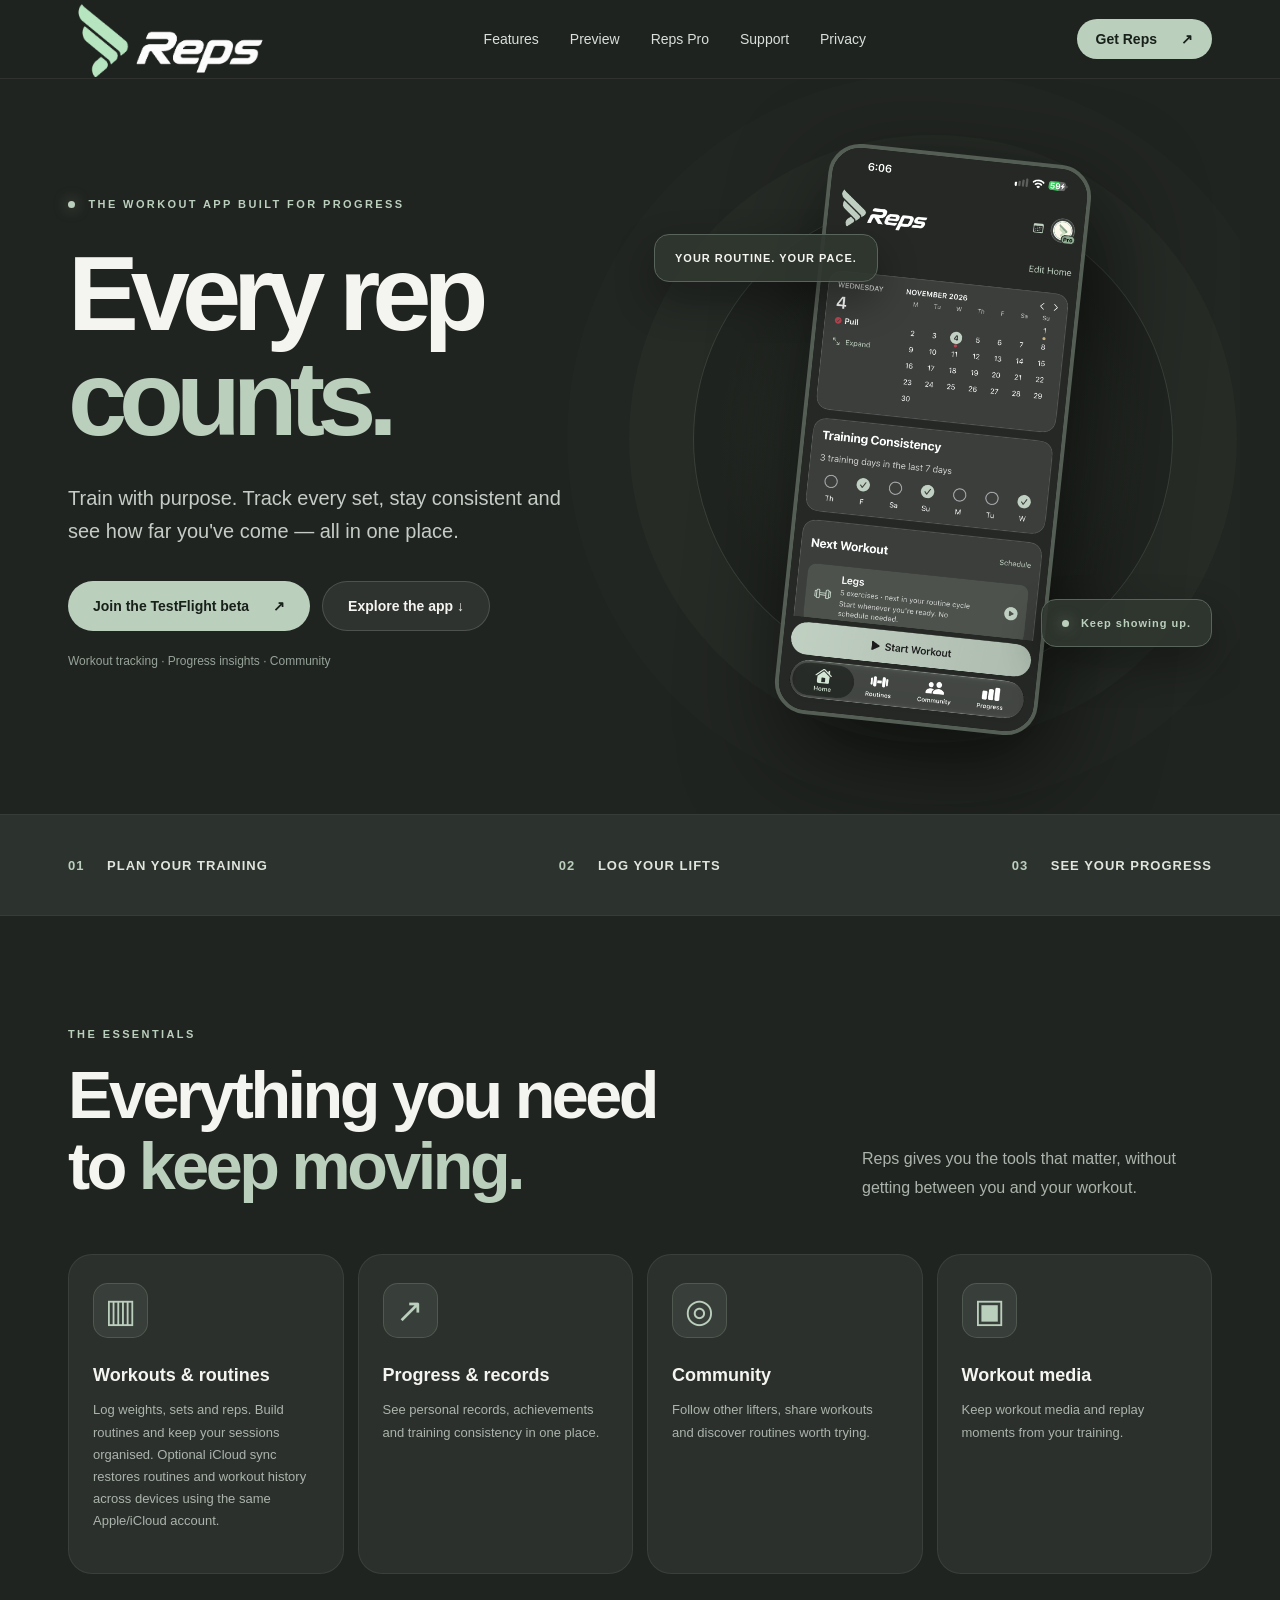
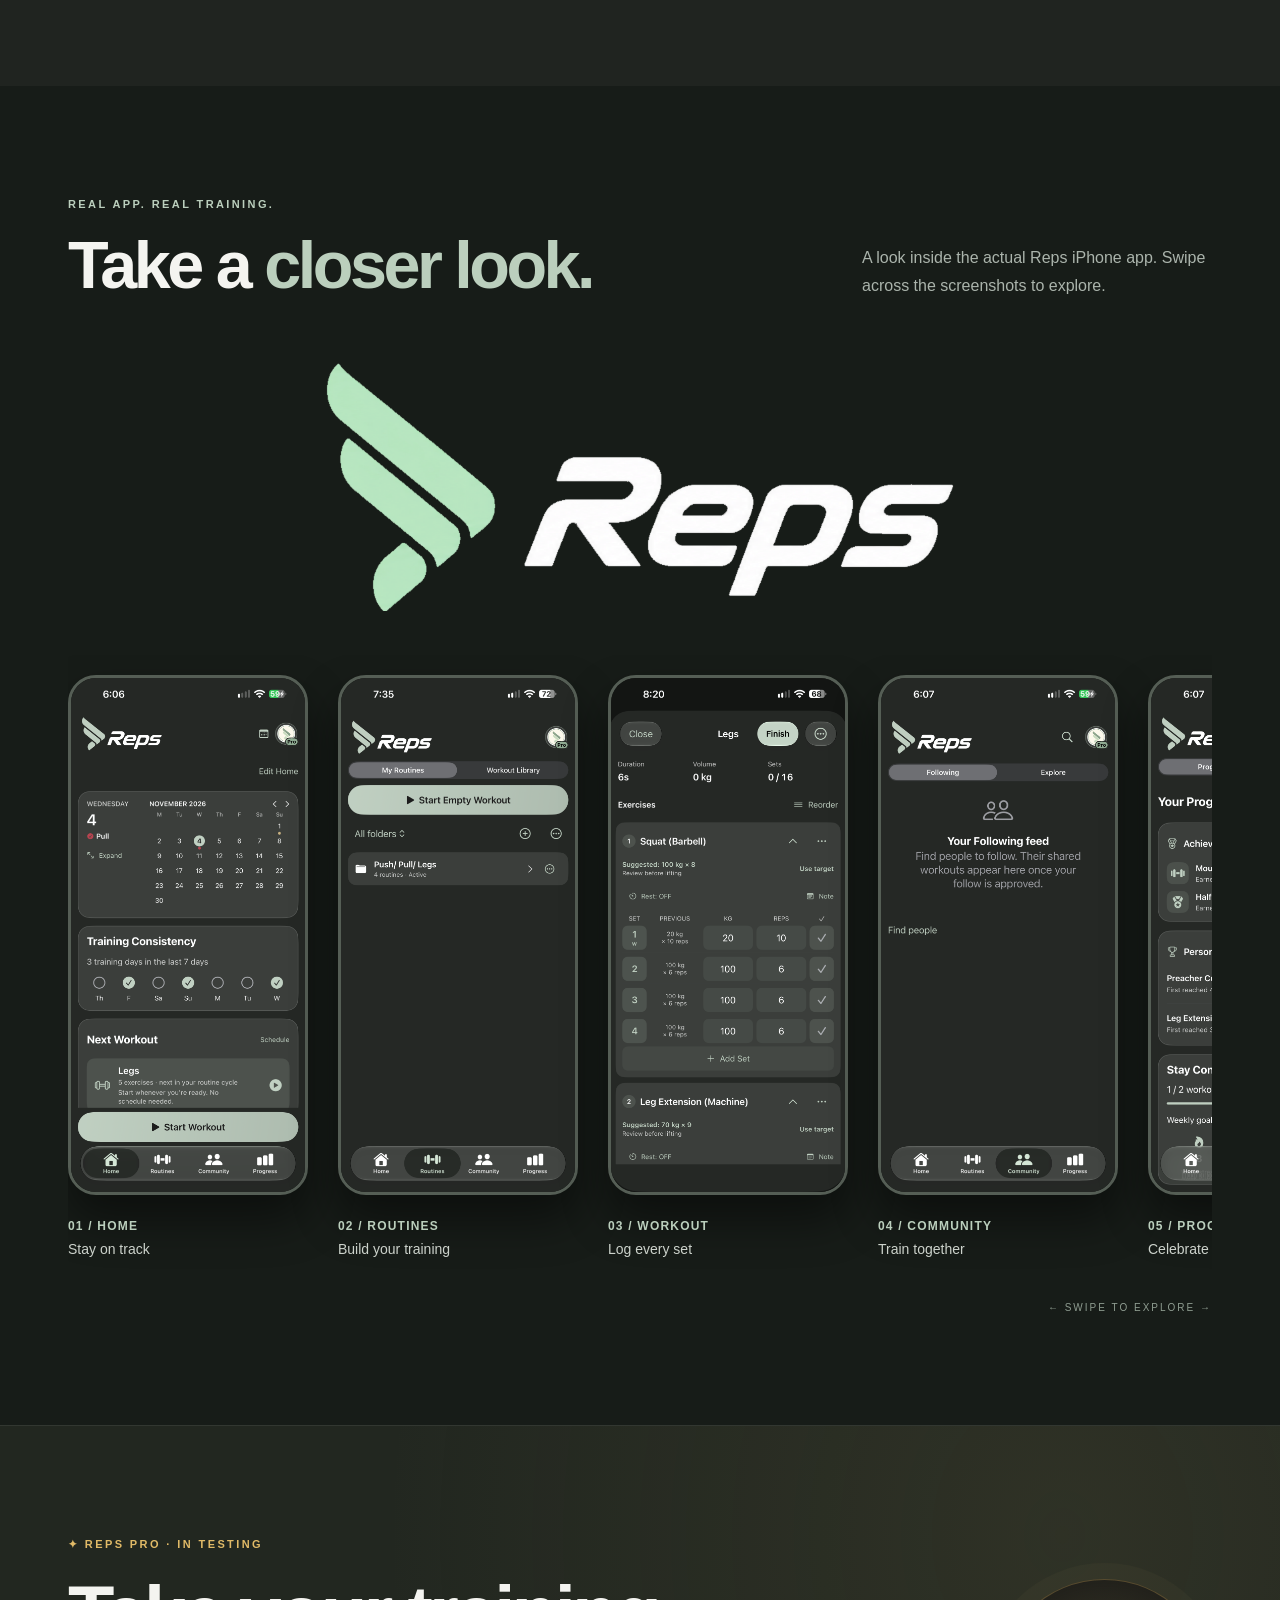
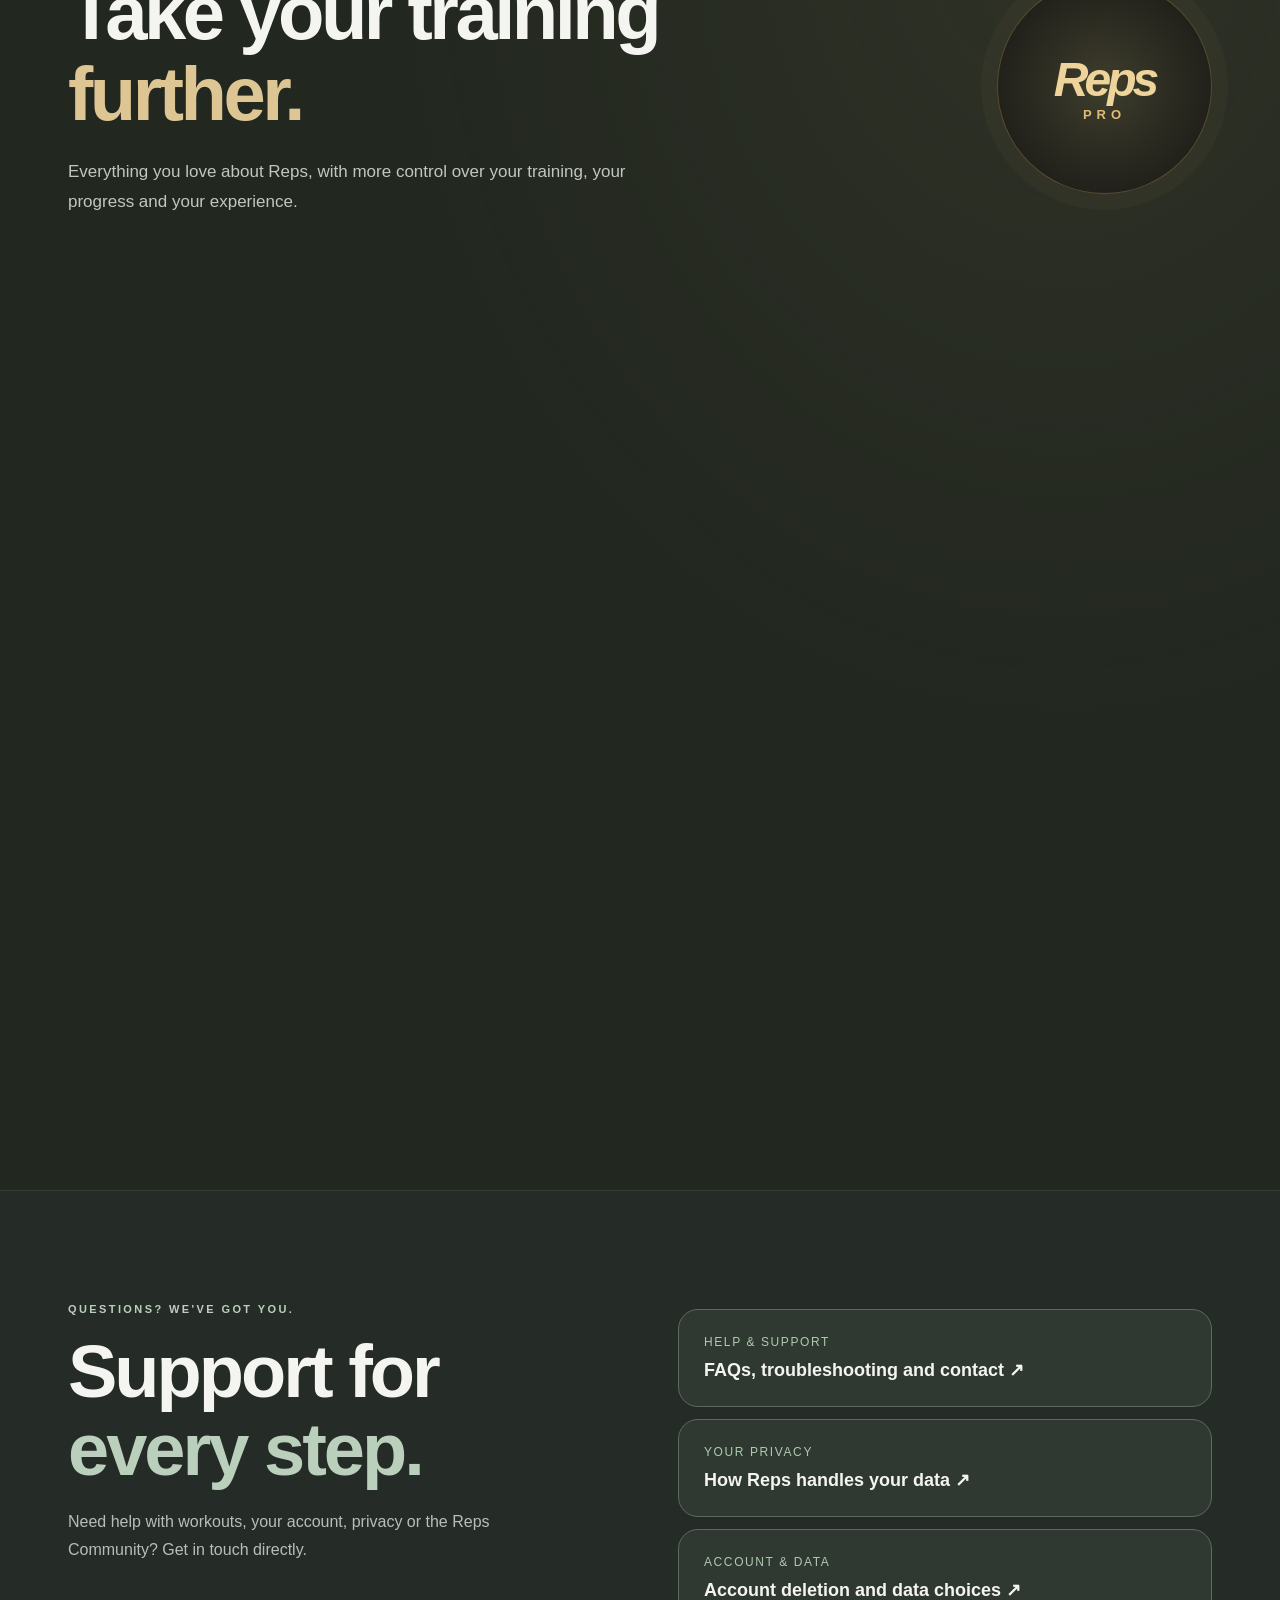
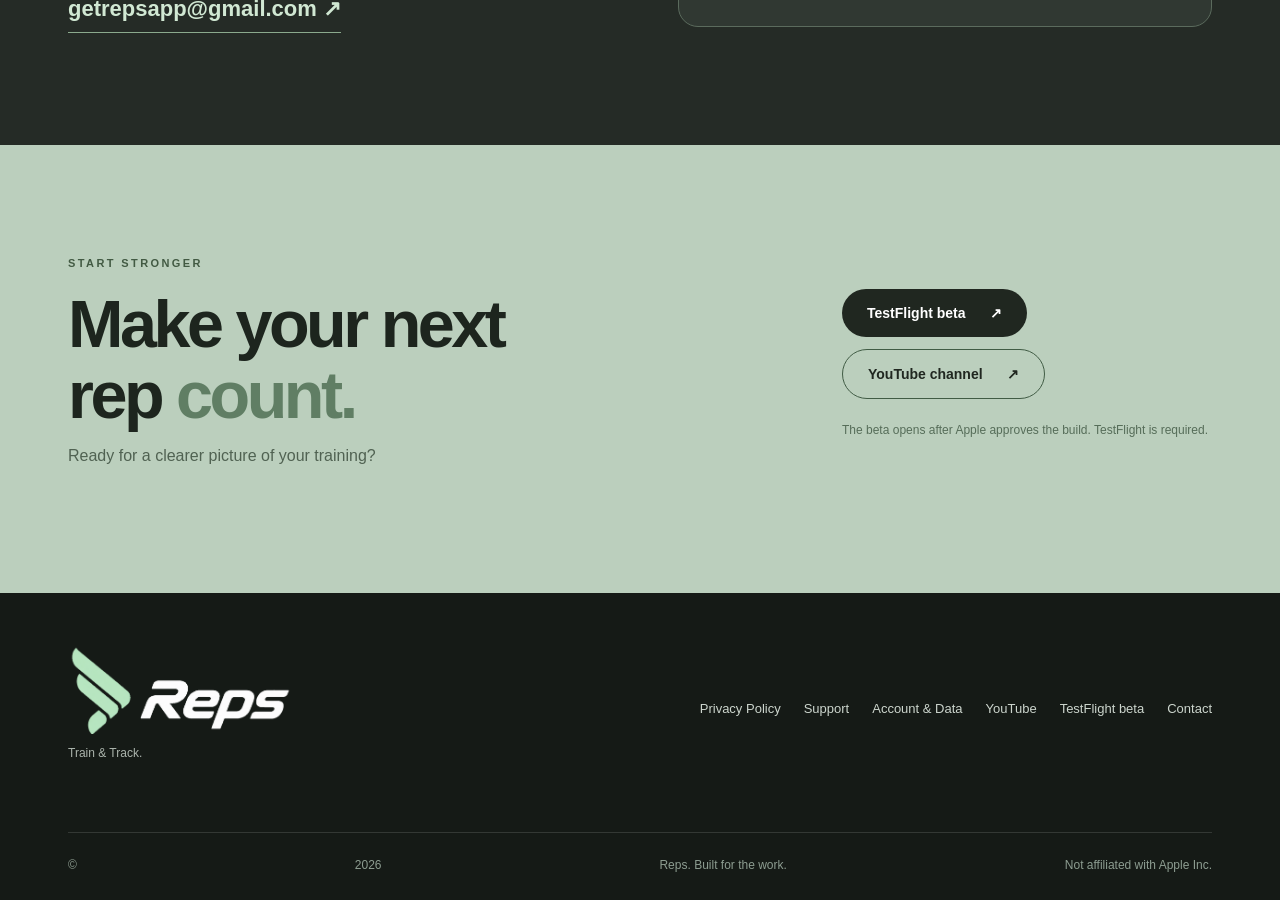
==== commit 898acde6: "Update TestFlight, iCloud sync and Pro subscription information" ====
--- a/index.html
+++ b/index.html
@@ -2,15 +2,15 @@
 
 <html lang="en-AU"><head><meta charset="utf-8"/><meta content="width=device-width, initial-scale=1" name="viewport"/><meta content="#202420" name="theme-color"/><meta content="Reps: Train &amp; Track. Log workouts, build routines, see progress and connect with your fitness community." name="description"/><title>Reps — Train &amp; Track</title><link href="styles.css" rel="stylesheet"/></head>
 <body>
-<header class="site-header"><div class="wrap nav"><a aria-label="Reps home" class="wordmark" href="#top"><img alt="Reps" class="nav-logo" src="assets/reps-wordmark-clean.png"/></a><nav><a href="#features">Features</a><a href="#preview">Preview</a><a href="#pro">Reps Pro</a><a href="support.html">Support</a><a href="privacy.html">Privacy</a></nav><a class="pill small" data-link="appStore" href="#download">Get Reps <span aria-hidden="true">↗</span></a></div></header>
+<header class="site-header"><div class="wrap nav"><a aria-label="Reps home" class="wordmark" href="#top"><img alt="Reps" class="nav-logo" src="assets/reps-wordmark-clean.png"/></a><nav><a href="#features">Features</a><a href="#preview">Preview</a><a href="#pro">Reps Pro</a><a href="support.html">Support</a><a href="privacy.html">Privacy</a></nav><a class="pill small" href="https://testflight.apple.com/join/BZnwMmNV">Get Reps <span aria-hidden="true">↗</span></a></div></header>
 <main id="top">
-<section class="hero wrap"><div class="hero-copy"><div class="eyebrow"><span class="dot"></span> THE WORKOUT APP BUILT FOR PROGRESS</div><h1>Every rep<br/><em>counts.</em></h1><p class="lead">Train with purpose. Track every set, stay consistent and see how far you've come — all in one place.</p><div class="hero-actions"><a class="pill" data-link="appStore" href="#download">Get it on the App Store <span aria-hidden="true">↗</span></a><a class="pill secondary" href="#preview">Explore the app ↓</a></div><p class="micro">Workout tracking · Progress insights · Community</p></div><div class="hero-art"><div class="halo"></div><div class="phone hero-phone"><img alt="Reps home screen, calendar, training consistency and next workout" src="assets/IMG_6773.PNG"/></div><div class="floating-note top-note">YOUR ROUTINE. YOUR PACE.</div><div class="floating-note bottom-note"><span class="tiny-dot"></span> Keep showing up.</div></div></section>
+<section class="hero wrap"><div class="hero-copy"><div class="eyebrow"><span class="dot"></span> THE WORKOUT APP BUILT FOR PROGRESS</div><h1>Every rep<br/><em>counts.</em></h1><p class="lead">Train with purpose. Track every set, stay consistent and see how far you've come — all in one place.</p><div class="hero-actions"><a class="pill" href="https://testflight.apple.com/join/BZnwMmNV">Join the TestFlight beta <span aria-hidden="true">↗</span></a><a class="pill secondary" href="#preview">Explore the app ↓</a></div><p class="micro">Workout tracking · Progress insights · Community</p></div><div class="hero-art"><div class="halo"></div><div class="phone hero-phone"><img alt="Reps home screen, calendar, training consistency and next workout" src="assets/IMG_6773.PNG"/></div><div class="floating-note top-note">YOUR ROUTINE. YOUR PACE.</div><div class="floating-note bottom-note"><span class="tiny-dot"></span> Keep showing up.</div></div></section>
 <section class="stats-band"><div class="wrap stats"><span><b>01</b> Plan your training</span><span><b>02</b> Log your lifts</span><span><b>03</b> See your progress</span></div></section>
-<section class="section wrap" id="features"><div class="section-head"><div><div class="eyebrow">THE ESSENTIALS</div><h2>Everything you need<br/>to <em>keep moving.</em></h2></div><p>Reps gives you the tools that matter, without getting between you and your workout.</p></div><div class="feature-grid"><article class="feature-card"><span class="feature-icon">▥</span><h3>Workouts &amp; routines</h3><p>Log weights, sets and reps. Build routines and keep your sessions organised.</p></article><article class="feature-card"><span class="feature-icon">↗</span><h3>Progress &amp; records</h3><p>See personal records, achievements and training consistency in one place.</p></article><article class="feature-card"><span class="feature-icon">◎</span><h3>Community</h3><p>Follow other lifters, share workouts and discover routines worth trying.</p></article><article class="feature-card"><span class="feature-icon">▣</span><h3>Workout media</h3><p>Keep workout media and replay moments from your training.</p></article></div></section>
+<section class="section wrap" id="features"><div class="section-head"><div><div class="eyebrow">THE ESSENTIALS</div><h2>Everything you need<br/>to <em>keep moving.</em></h2></div><p>Reps gives you the tools that matter, without getting between you and your workout.</p></div><div class="feature-grid"><article class="feature-card"><span class="feature-icon">▥</span><h3>Workouts &amp; routines</h3><p>Log weights, sets and reps. Build routines and keep your sessions organised. Optional iCloud sync restores routines and workout history across devices using the same Apple/iCloud account.</p></article><article class="feature-card"><span class="feature-icon">↗</span><h3>Progress &amp; records</h3><p>See personal records, achievements and training consistency in one place.</p></article><article class="feature-card"><span class="feature-icon">◎</span><h3>Community</h3><p>Follow other lifters, share workouts and discover routines worth trying.</p></article><article class="feature-card"><span class="feature-icon">▣</span><h3>Workout media</h3><p>Keep workout media and replay moments from your training.</p></article></div></section>
 <section class="section showcase" id="preview"><div class="wrap"><div class="section-head"><div><div class="eyebrow">REAL APP. REAL TRAINING.</div><h2>Take a <em>closer look.</em></h2></div><p>A look inside the actual Reps iPhone app. Swipe across the screenshots to explore.</p></div><div class="preview-brand"><img alt="Reps" loading="lazy" src="assets/reps-wordmark-clean.png"/></div><div aria-label="Reps screenshots, horizontally scrollable" class="gallery" tabindex="0"><figure><div class="phone"><img alt="Reps Home: training calendar, consistency and next workout" loading="lazy" src="assets/IMG_6773.PNG"/></div><figcaption><b>01 / Home</b><span>Stay on track</span></figcaption></figure><figure><div class="phone"><img alt="Reps Routines: saved workout folders and start empty workout" loading="lazy" src="assets/IMG_6782.PNG"/></div><figcaption><b>02 / Routines</b><span>Build your training</span></figcaption></figure><figure><div class="phone"><img alt="Reps active workout: log sets, weight and repetitions for a legs session" loading="lazy" src="assets/IMG_6783.PNG"/></div><figcaption><b>03 / Workout</b><span>Log every set</span></figcaption></figure><figure><div class="phone"><img alt="Reps Community: following and explore feeds" loading="lazy" src="assets/IMG_6774.PNG"/></div><figcaption><b>04 / Community</b><span>Train together</span></figcaption></figure><figure><div class="phone"><img alt="Reps Progress: achievements, records, weekly workout goals" loading="lazy" src="assets/IMG_6775.PNG"/></div><figcaption><b>05 / Progress</b><span>Celebrate every milestone</span></figcaption></figure></div><div class="gallery-hint">← SWIPE TO EXPLORE →</div></div></section>
 <section class="section pro-section" id="pro">
 <div class="wrap">
-<div class="pro-header"><div><div class="eyebrow gold">✦ REPS PRO · COMING SOON</div><h2>Take your training<br/><em>further.</em></h2><p>Everything you love about Reps, with more control over your training, your progress and your experience.</p></div><div aria-hidden="true" class="pro-emblem"><span>Reps</span><strong>PRO</strong></div></div>
+<div class="pro-header"><div><div class="eyebrow gold">✦ REPS PRO · IN TESTING</div><h2>Take your training<br/><em>further.</em></h2><p>Everything you love about Reps, with more control over your training, your progress and your experience.</p></div><div aria-hidden="true" class="pro-emblem"><span>Reps</span><strong>PRO</strong></div></div>
 <div class="pro-feature-grid">
 <article class="pro-feature"><span class="pro-feature-symbol">↗</span><h3>Advanced insights</h3><p>Look deeper into lift and routine performance, training trends and areas worth reviewing.</p></article>
 <article class="pro-feature"><span class="pro-feature-symbol">▤</span><h3>Smarter training plans</h3><p>Explore progression tools, multi-week planning and equipment profiles to organise your training.</p></article>
@@ -19,9 +19,10 @@
 <article class="pro-feature"><span class="pro-feature-symbol">◉</span><h3>Body progress &amp; nutrition</h3><p>Compare progress photos and measurements, and use the calorie calculator.</p></article>
 <article class="pro-feature"><span class="pro-feature-symbol">♫</span><h3>Custom alerts</h3><p>Create training reminders with your own schedules and notification sounds.</p></article>
 </div>
-<div class="membership-panel"><div><span class="eyebrow gold">THE ESSENTIALS STAY FREE</span><h3>Reps vs Reps Pro</h3><p>Reps includes workout logging, routines, personal records, achievements, workout media, Replay and Community. Pro adds the premium tools above.</p><div class="free-chips"><span>✓ Track workouts</span><span>✓ Build routines</span><span>✓ See achievements</span><span>✓ Share in Community</span><span>✓ Workout Replay</span></div></div><div class="membership-price"><span class="eyebrow gold">PLANNED PRICING</span><strong>A$1.49 <small>/ week</small></strong><p>A$4.99/month or A$49.99/year</p><div class="soon-pill">Coming soon — no payment taken</div><p class="membership-small">Subscriptions are not available yet. Plans and features may change before launch.</p></div></div>
+<div class="membership-panel"><div><span class="eyebrow gold">THE ESSENTIALS STAY FREE</span><h3>Reps vs Reps Pro</h3><p>Reps includes workout logging, routines, personal records, achievements, workout media, Replay and Community. Pro adds the premium tools above.</p><div class="free-chips"><span>✓ Track workouts</span><span>✓ Build routines</span><span>✓ See achievements</span><span>✓ Share in Community</span><span>✓ Workout Replay</span></div></div><div class="membership-price"><span class="eyebrow gold">PLANNED PRICING</span><strong>A$1.49 <small>/ week</small></strong><p>A$4.99/month or A$49.99/year</p><div class="soon-pill">App Store subscriptions · in testing</div><p class="membership-small">Planned Australian pricing. Final prices appear in the app before purchase. Subscriptions renew automatically unless cancelled in App Store settings. TestFlight purchases are not charged.</p></div></div>
 </div>
 </section>
-<section class="section contact-section" id="support"><div class="wrap contact-layout"><div><div class="eyebrow">QUESTIONS? WE'VE GOT YOU.</div><h2>Support for<br/><em>every step.</em></h2><p>Need help with workouts, your account, privacy or the Reps Community? Get in touch directly.</p><a class="contact-mail" href="mailto:getrepsapp@gmail.com?subject=Reps%20Support">getrepsapp@gmail.com <span aria-hidden="true">↗</span></a></div><div class="contact-links"><a href="support.html"><span>Help &amp; support</span><strong>FAQs, troubleshooting and contact <span aria-hidden="true">↗</span></strong></a><a href="privacy.html"><span>Your privacy</span><strong>How Reps handles your data <span aria-hidden="true">↗</span></strong></a><a href="account.html"><span>Account &amp; data</span><strong>Account deletion and data choices <span aria-hidden="true">↗</span></strong></a></div></div></section><section class="section cta" id="download"><div class="wrap cta-inner"><div><div class="eyebrow">START STRONGER</div><h2>Make your next<br/>rep <em>count.</em></h2><p>Ready for a clearer picture of your training?</p></div><div class="cta-actions"><a class="pill light" data-link="appStore" href="#download">App Store <span>↗</span></a><a class="pill outline" data-link="youtube" href="#youtube">YouTube channel <span>↗</span></a><p class="micro" id="link-status" role="status">App Store link will be added when Reps is available.</p></div></div></section>
-</main><footer><div class="wrap footer-content"><div class="footer-brand"><img alt="Reps" class="footer-logo" src="assets/reps-wordmark-clean.png"><p>Train &amp; Track.</p></img></div><div class="footer-links"><a href="privacy.html">Privacy Policy</a><a href="support.html">Support</a><a href="account.html">Account &amp; Data</a><a data-link="youtube" href="#youtube">YouTube</a><a data-link="appStore" href="#download">App Store</a><a href="mailto:getrepsapp@gmail.com?subject=Reps%20Support">Contact</a></div><div class="footer-bottom">© <span id="year"></span> Reps. Built for the work. <span>Not affiliated with Apple Inc.</span></div></div></footer>
+<section class="section contact-section" id="support"><div class="wrap contact-layout"><div><div class="eyebrow">QUESTIONS? WE'VE GOT YOU.</div><h2>Support for<br/><em>every step.</em></h2><p>Need help with workouts, your account, privacy or the Reps Community? Get in touch directly.</p><a class="contact-mail" href="mailto:getrepsapp@gmail.com?subject=Reps%20Support">getrepsapp@gmail.com <span aria-hidden="true">↗</span></a></div><div class="contact-links"><a href="support.html"><span>Help &amp; support</span><strong>FAQs, troubleshooting and contact <span aria-hidden="true">↗</span></strong></a><a href="privacy.html"><span>Your privacy</span><strong>How Reps handles your data <span aria-hidden="true">↗</span></strong></a><a href="account.html"><span>Account &amp; data</span><strong>Account deletion and data choices <span aria-hidden="true">↗</span></strong></a></div></div></section><section class="section cta" id="download"><div class="wrap cta-inner"><div><div class="eyebrow">START STRONGER</div><h2>Make your next<br/>rep <em>count.</em></h2><p>Ready for a clearer picture of your training?</p></div><div class="cta-actions"><a class="pill light" href="https://testflight.apple.com/join/BZnwMmNV">TestFlight beta <span>↗</span></a><a class="pill outline" data-link="youtube" href="#youtube">YouTube channel <span>↗</span></a><p class="micro" id="link-status" role="status">The beta opens after Apple approves the build. TestFlight is required.</p></div></div></section>
+</main><footer><div class="wrap footer-content"><div class="footer-brand"><img alt="Reps" class="footer-logo" src="assets/reps-wordmark-clean.png"><p>Train &amp; Track.</p></img></div><div class="footer-links"><a href="privacy.html">Privacy Policy</a><a href="support.html">Support</a><a href="account.html">Account &amp; Data</a><a data-link="youtube" href="#youtube">YouTube</a><a href="https://testflight.apple.com/join/BZnwMmNV">TestFlight beta</a><a href="mailto:getrepsapp@gmail.com?subject=Reps%20Support">Contact</a></div><div class="footer-bottom">© <span id="year"></span> Reps. Built for the work. <span>Not affiliated with Apple Inc.</span></div></div></footer>
 <script src="script.js"></script></body></html>
+
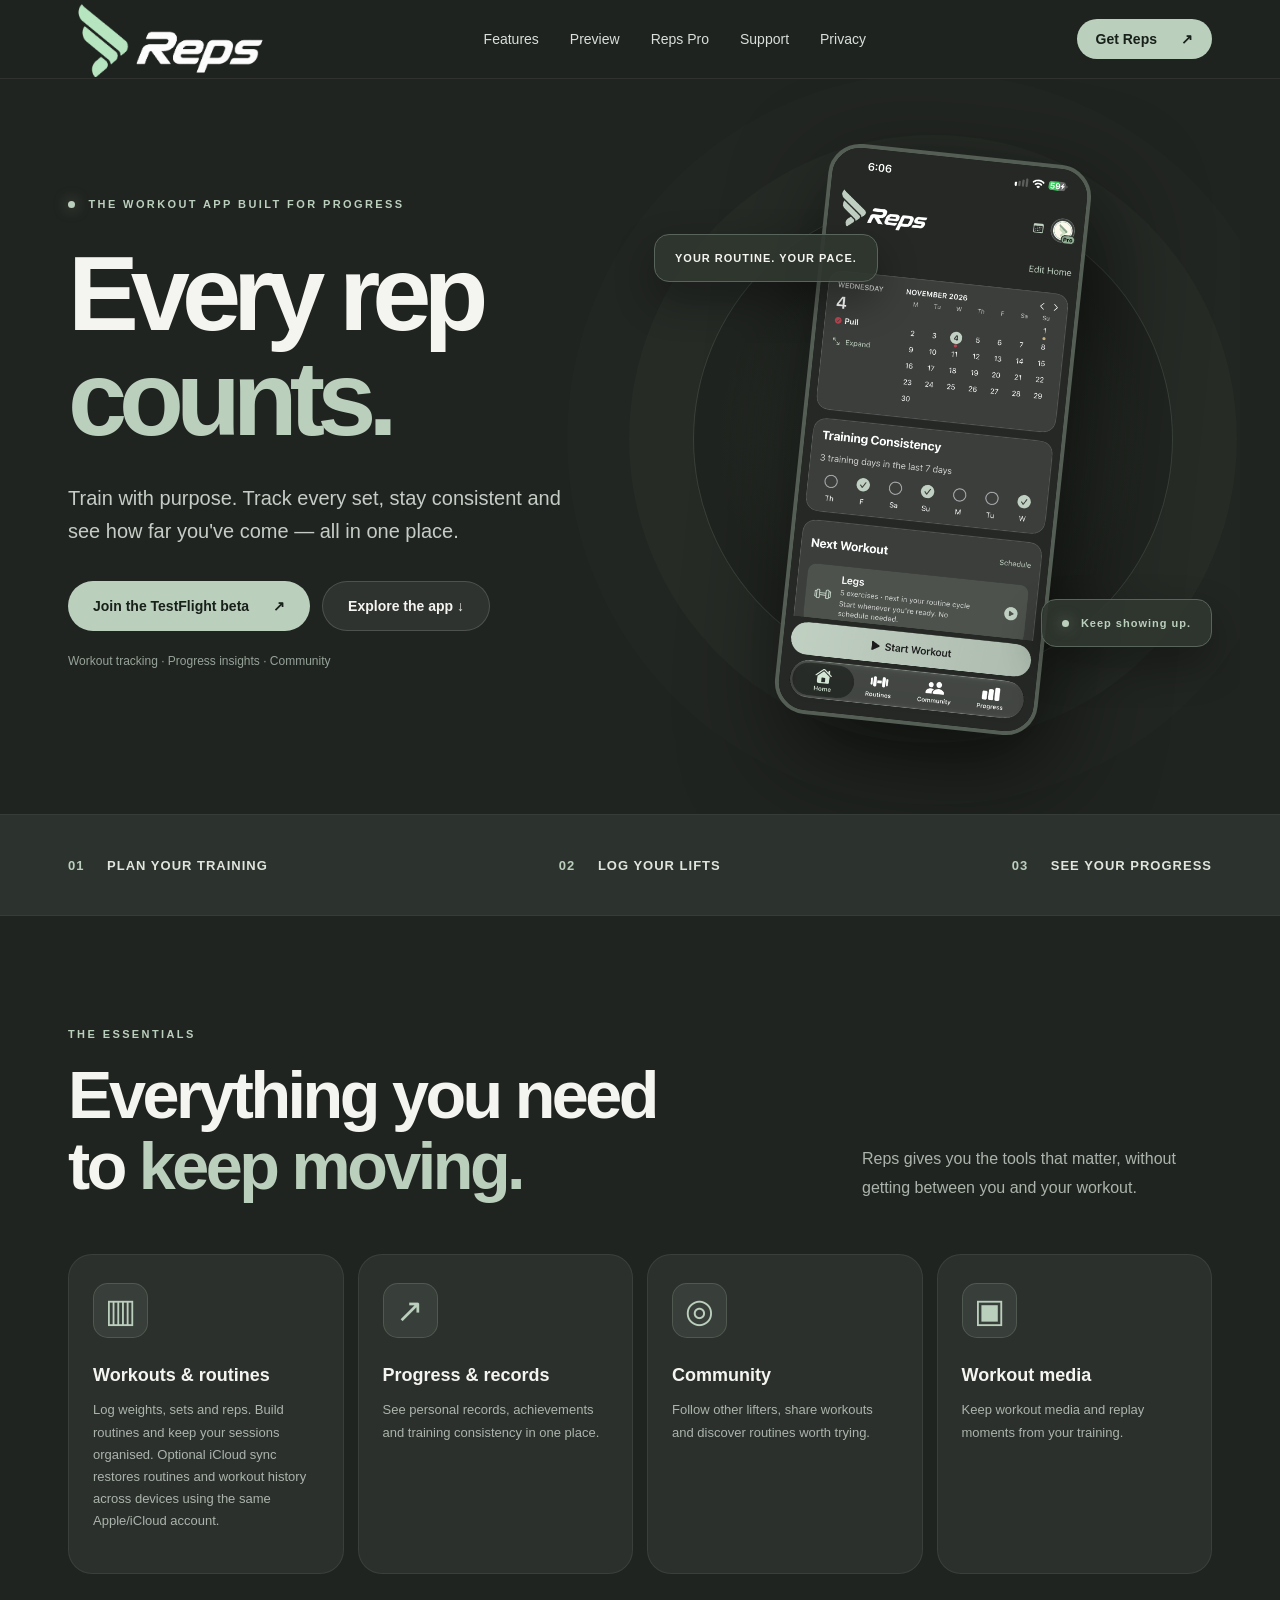
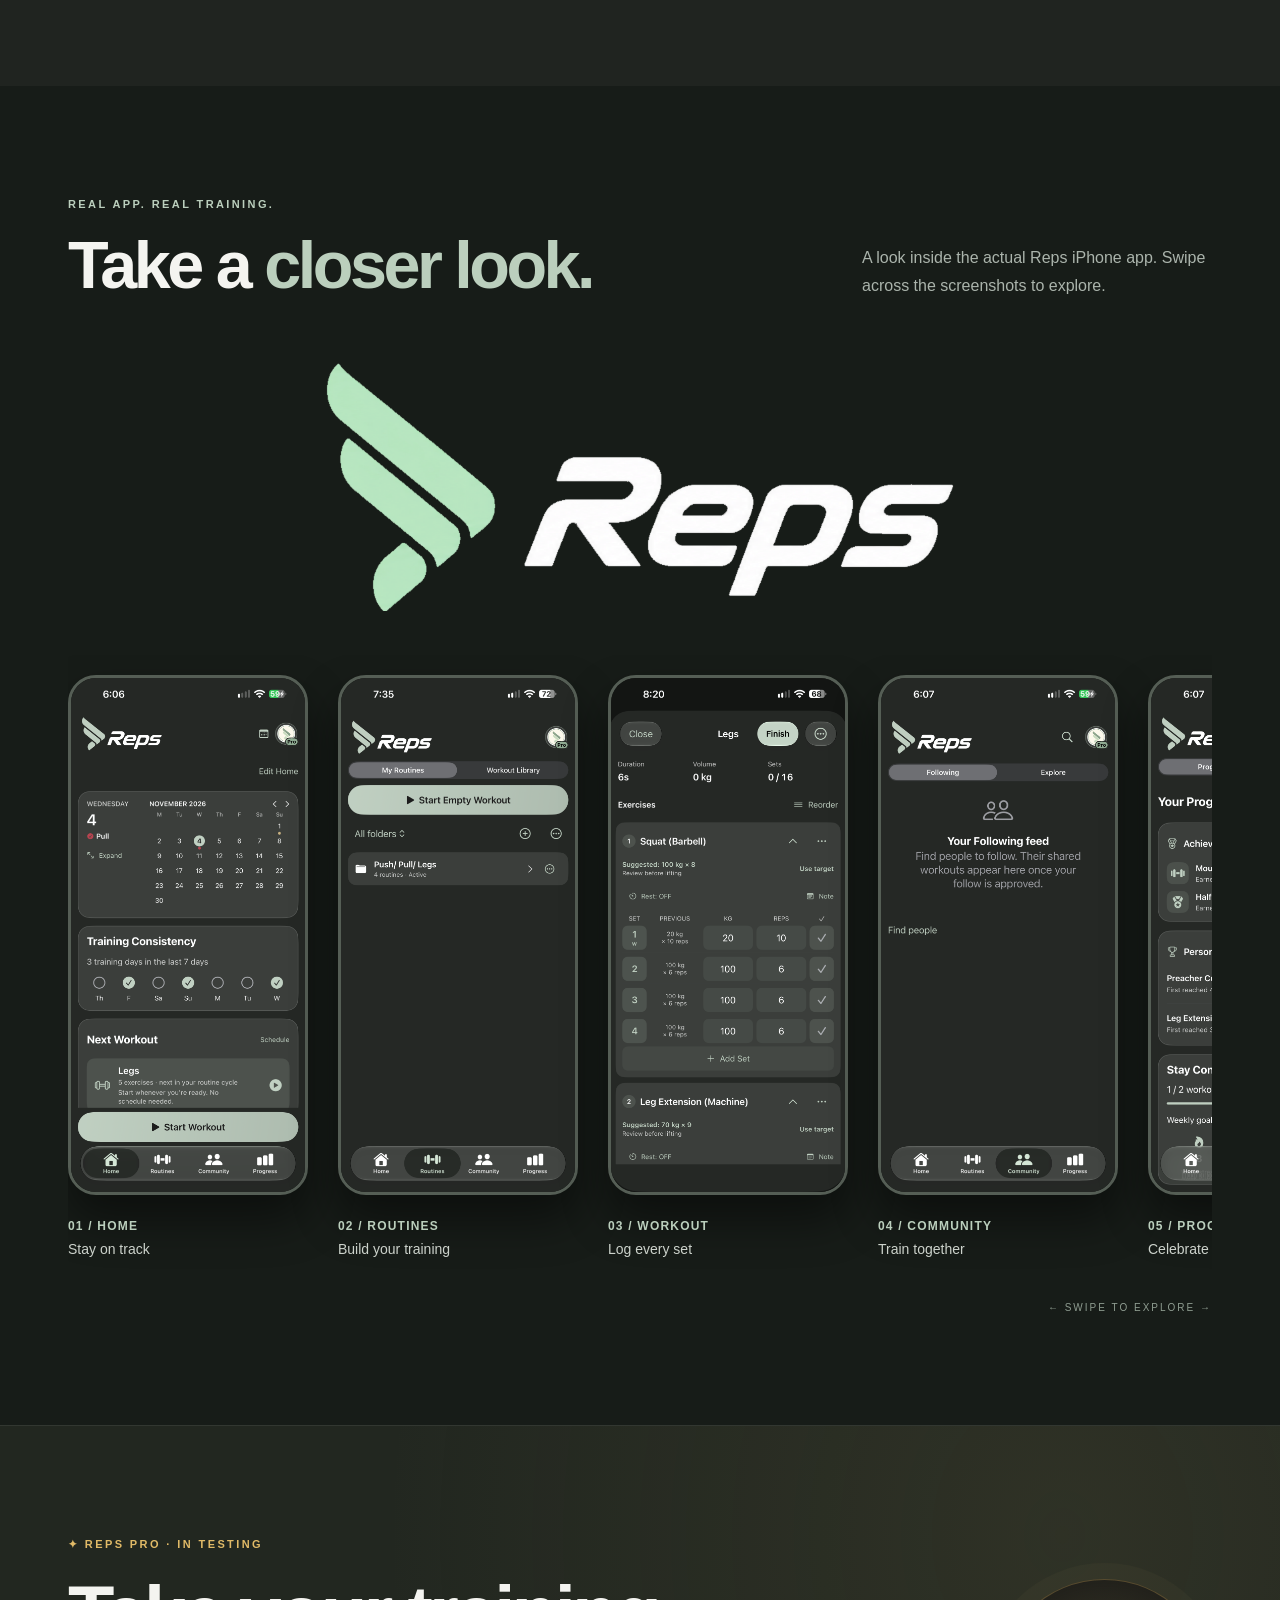
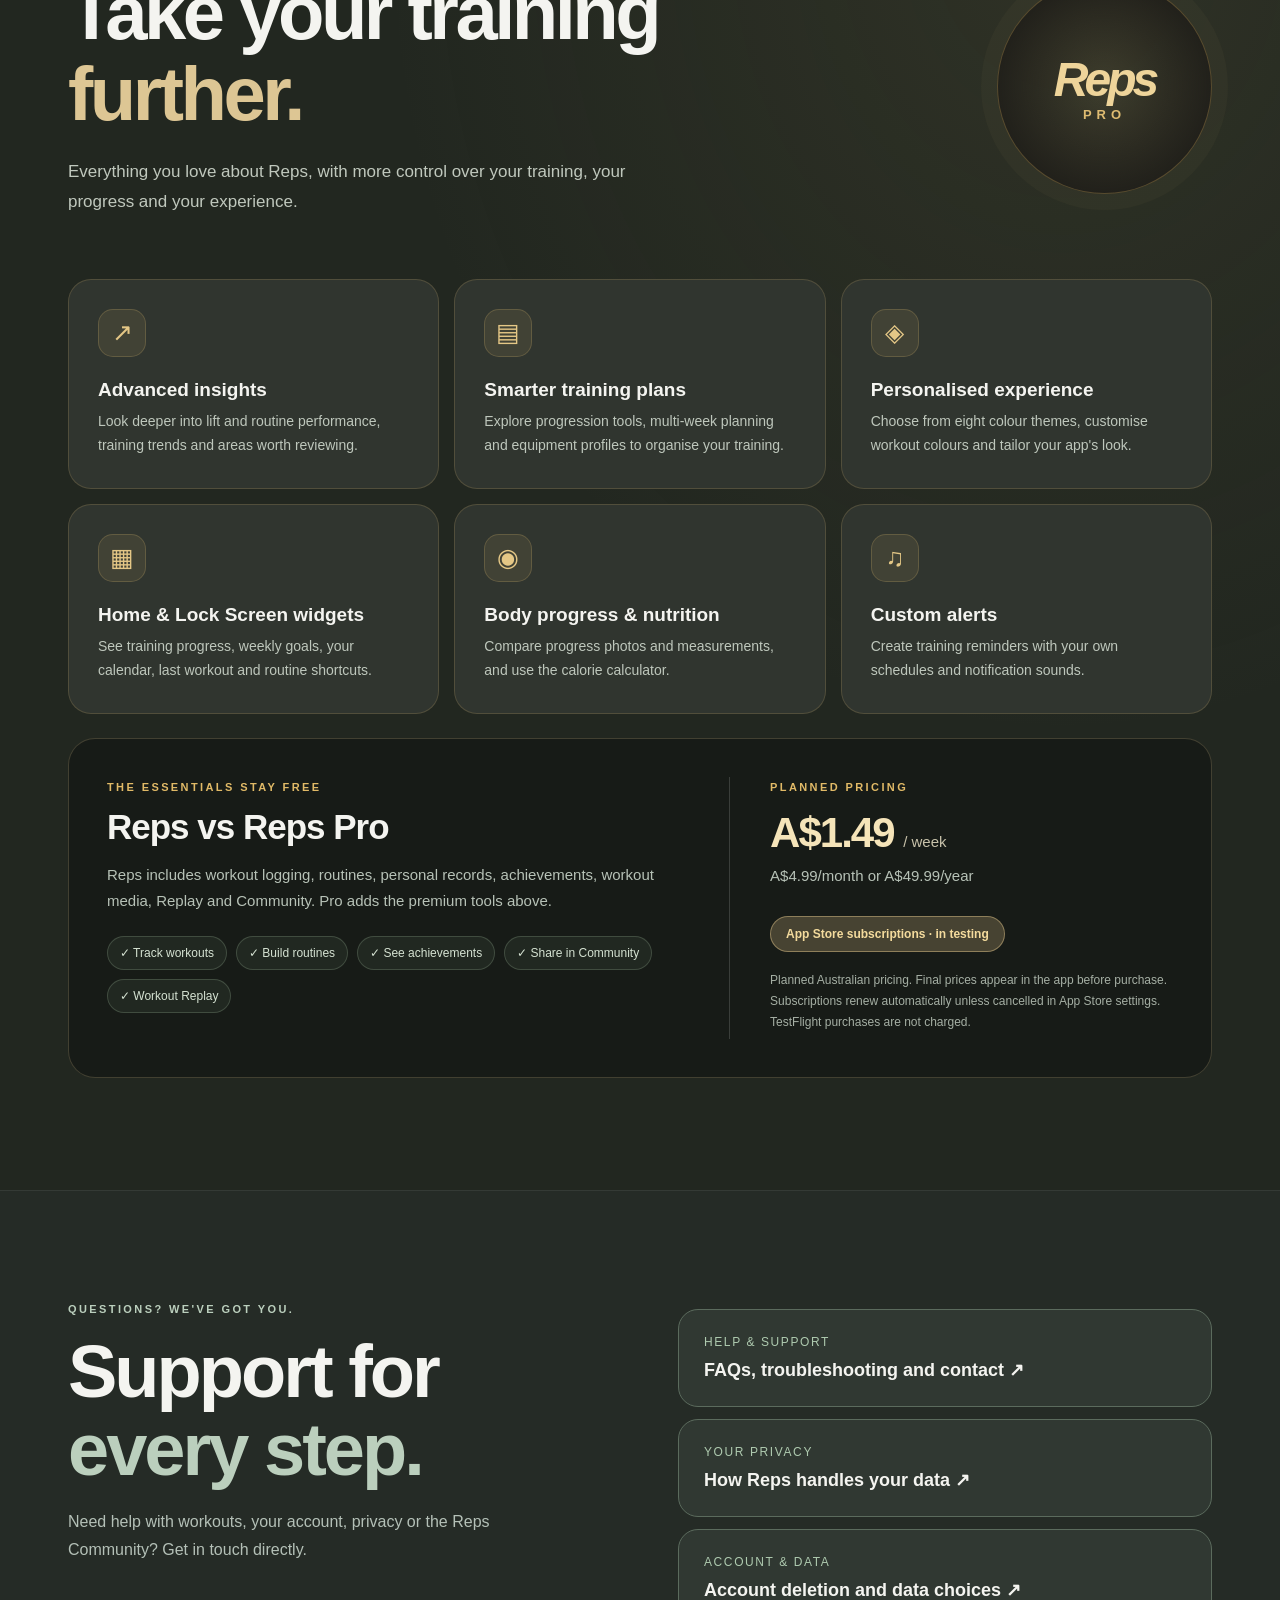
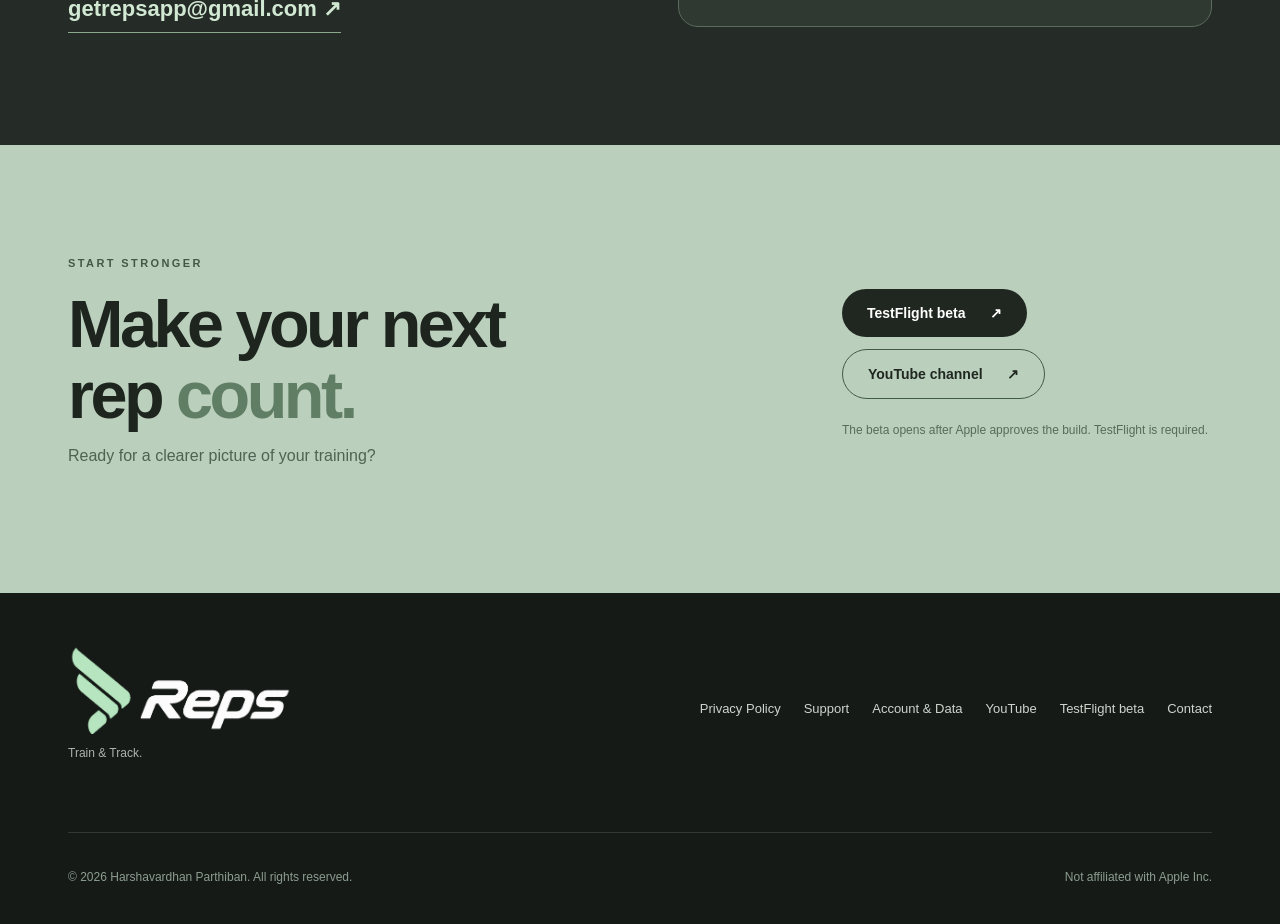
==== commit 127084c7: "Fix footer copyright and keep ownership text together" ====
--- a/index.html
+++ b/index.html
@@ -23,6 +23,7 @@
 </div>
 </section>
 <section class="section contact-section" id="support"><div class="wrap contact-layout"><div><div class="eyebrow">QUESTIONS? WE'VE GOT YOU.</div><h2>Support for<br/><em>every step.</em></h2><p>Need help with workouts, your account, privacy or the Reps Community? Get in touch directly.</p><a class="contact-mail" href="mailto:getrepsapp@gmail.com?subject=Reps%20Support">getrepsapp@gmail.com <span aria-hidden="true">↗</span></a></div><div class="contact-links"><a href="support.html"><span>Help &amp; support</span><strong>FAQs, troubleshooting and contact <span aria-hidden="true">↗</span></strong></a><a href="privacy.html"><span>Your privacy</span><strong>How Reps handles your data <span aria-hidden="true">↗</span></strong></a><a href="account.html"><span>Account &amp; data</span><strong>Account deletion and data choices <span aria-hidden="true">↗</span></strong></a></div></div></section><section class="section cta" id="download"><div class="wrap cta-inner"><div><div class="eyebrow">START STRONGER</div><h2>Make your next<br/>rep <em>count.</em></h2><p>Ready for a clearer picture of your training?</p></div><div class="cta-actions"><a class="pill light" href="https://testflight.apple.com/join/BZnwMmNV">TestFlight beta <span>↗</span></a><a class="pill outline" data-link="youtube" href="#youtube">YouTube channel <span>↗</span></a><p class="micro" id="link-status" role="status">The beta opens after Apple approves the build. TestFlight is required.</p></div></div></section>
-</main><footer><div class="wrap footer-content"><div class="footer-brand"><img alt="Reps" class="footer-logo" src="assets/reps-wordmark-clean.png"><p>Train &amp; Track.</p></img></div><div class="footer-links"><a href="privacy.html">Privacy Policy</a><a href="support.html">Support</a><a href="account.html">Account &amp; Data</a><a data-link="youtube" href="#youtube">YouTube</a><a href="https://testflight.apple.com/join/BZnwMmNV">TestFlight beta</a><a href="mailto:getrepsapp@gmail.com?subject=Reps%20Support">Contact</a></div><div class="footer-bottom">© <span id="year"></span> Reps. Built for the work. <span>Not affiliated with Apple Inc.</span></div></div></footer>
+</main><footer><div class="wrap footer-content"><div class="footer-brand"><img alt="Reps" class="footer-logo" src="assets/reps-wordmark-clean.png"><p>Train &amp; Track.</p></div><div class="footer-links"><a href="privacy.html">Privacy Policy</a><a href="support.html">Support</a><a href="account.html">Account &amp; Data</a><a data-link="youtube" href="#youtube">YouTube</a><a href="https://testflight.apple.com/join/BZnwMmNV">TestFlight beta</a><a href="mailto:getrepsapp@gmail.com?subject=Reps%20Support">Contact</a></div><div class="footer-bottom"><p class="footer-copyright">© <span id="year">2026</span> Harshavardhan Parthiban. All rights reserved.</p><p class="footer-disclaimer">Not affiliated with Apple Inc.</p></div></div></footer>
 <script src="script.js"></script></body></html>
 
+
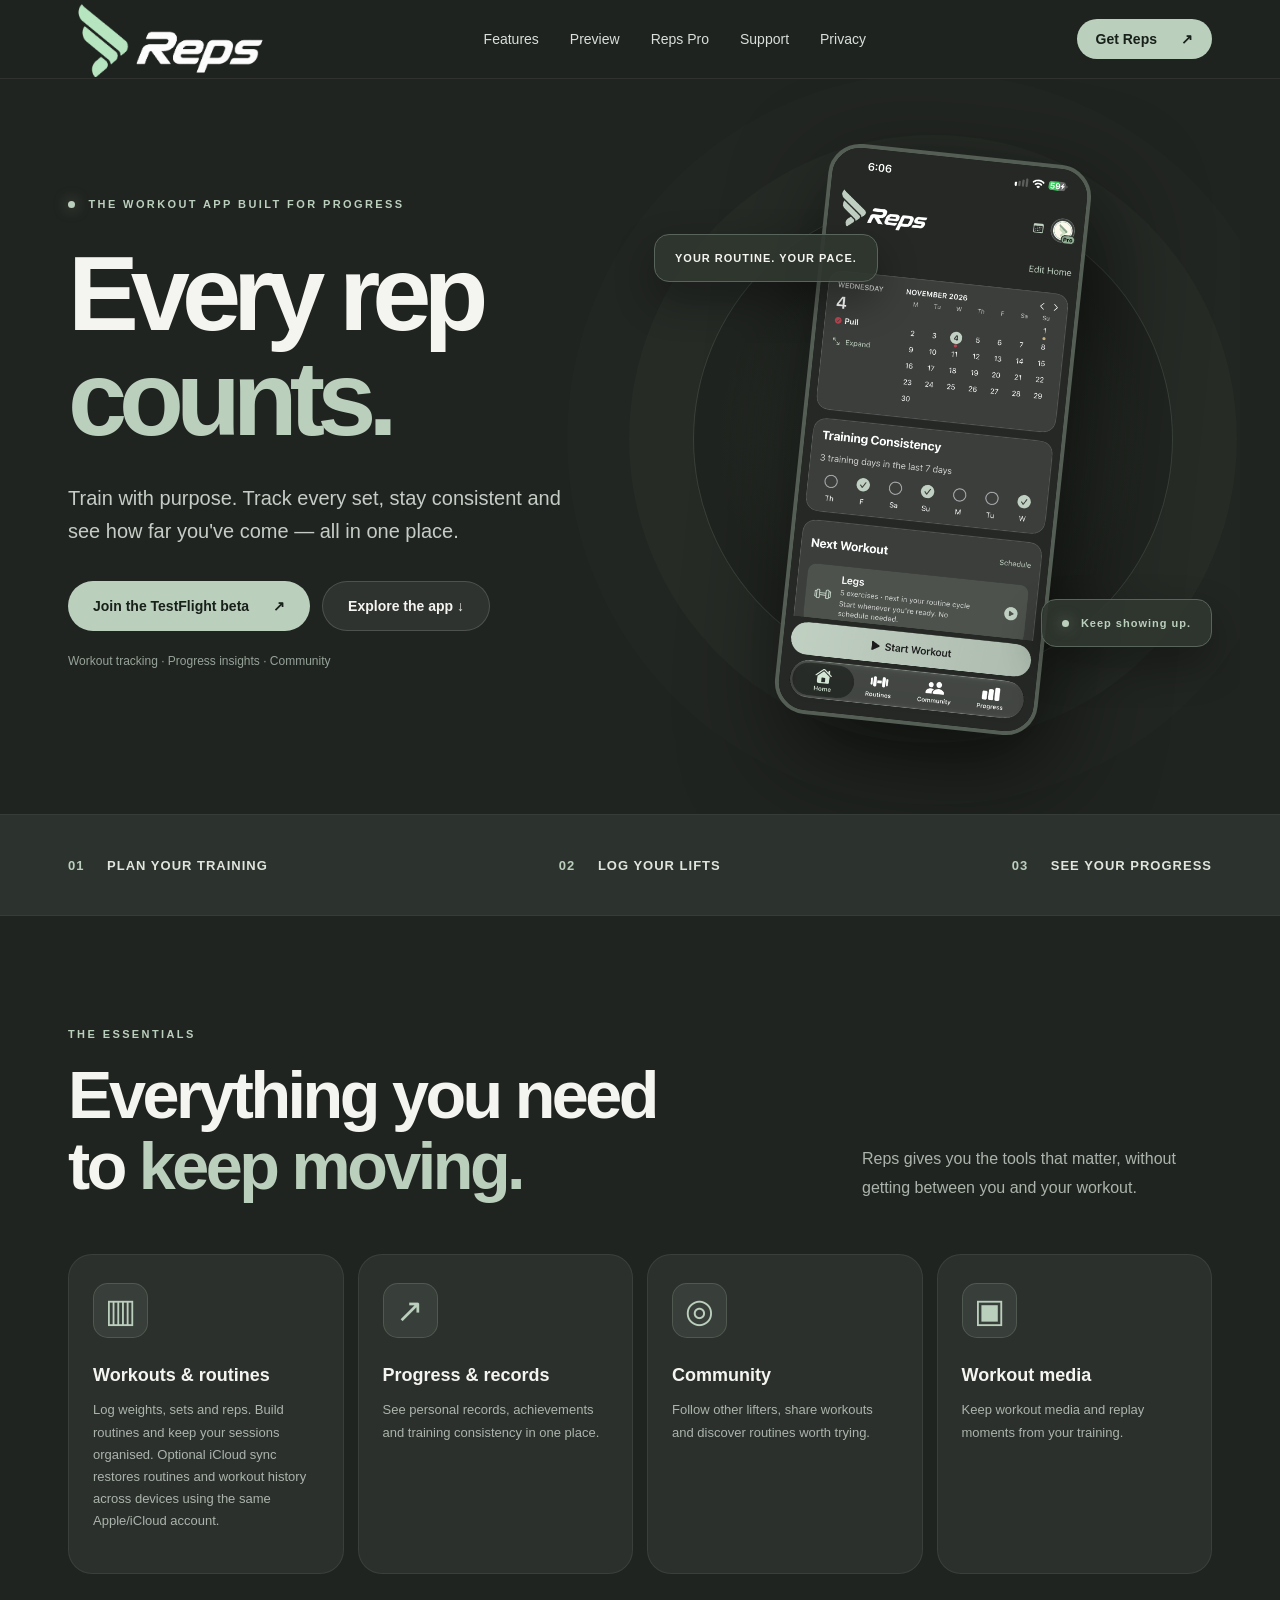
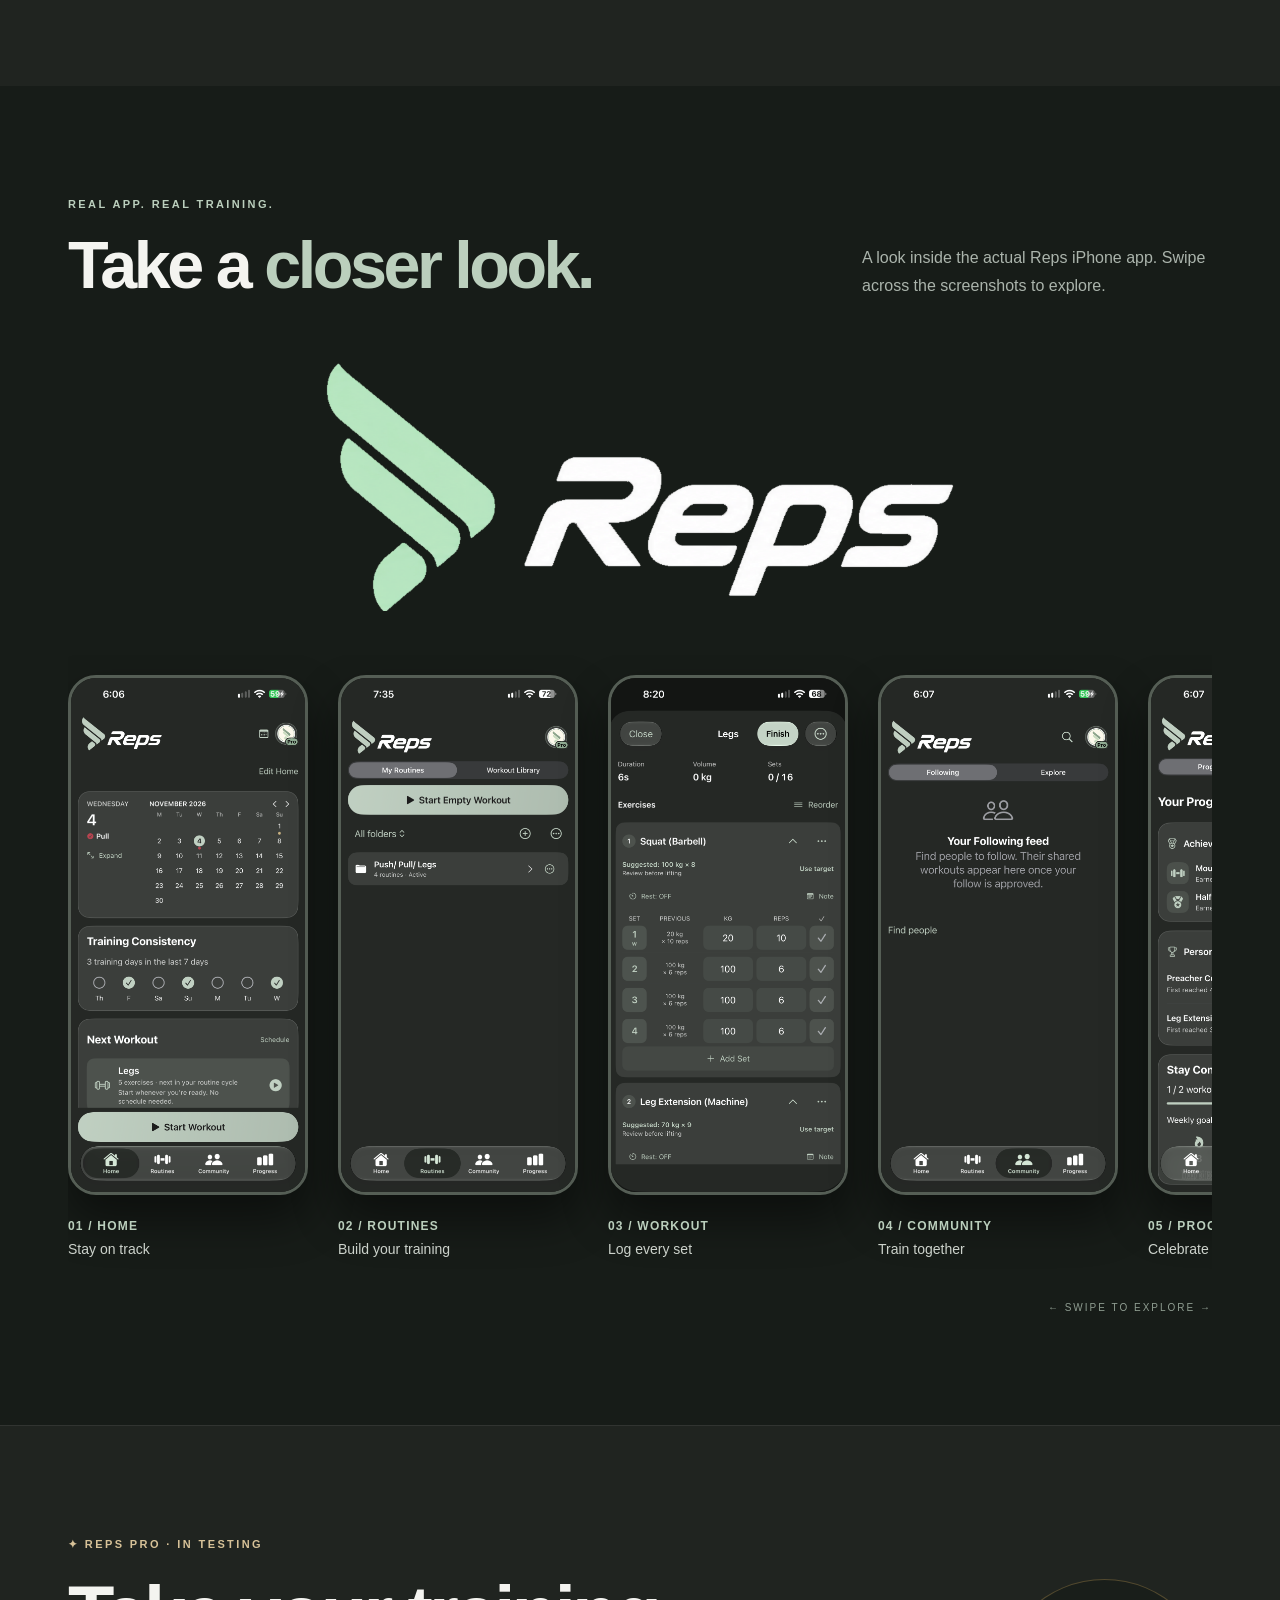
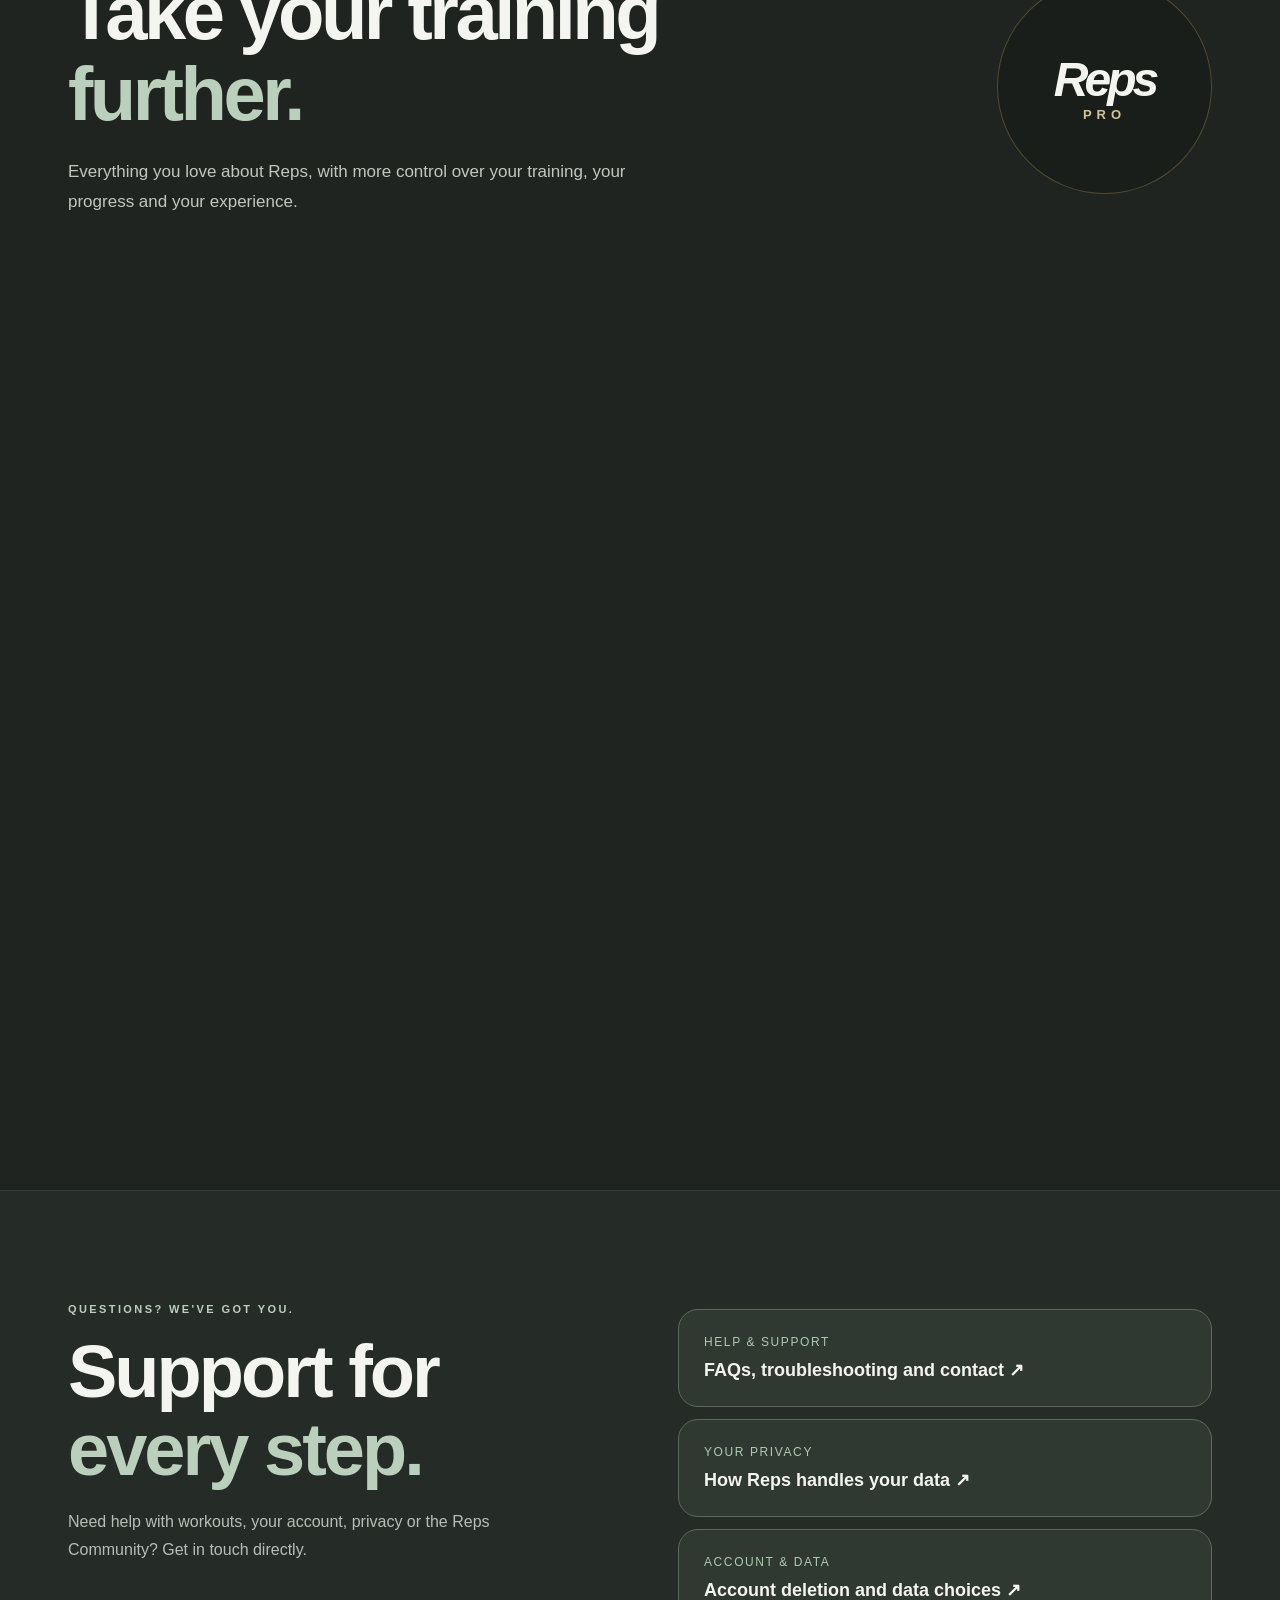
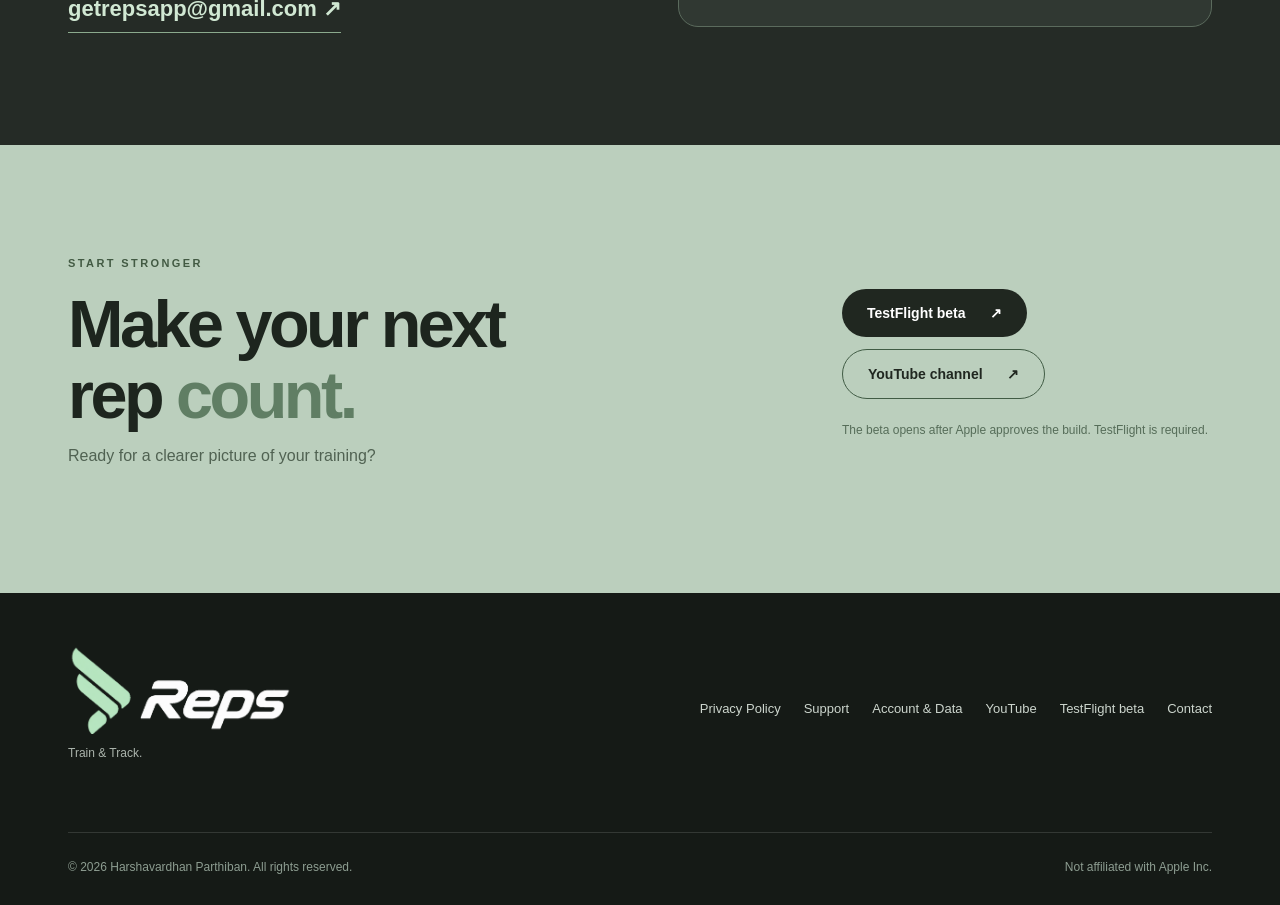
==== commit 29bc2244: "Add mint wing browser and Safari icons across website" ====
--- a/index.html
+++ b/index.html
@@ -1,6 +1,10 @@
 <!DOCTYPE html>
 
-<html lang="en-AU"><head><meta charset="utf-8"/><meta content="width=device-width, initial-scale=1" name="viewport"/><meta content="#202420" name="theme-color"/><meta content="Reps: Train &amp; Track. Log workouts, build routines, see progress and connect with your fitness community." name="description"/><title>Reps — Train &amp; Track</title><link href="styles.css" rel="stylesheet"/></head>
+<html lang="en-AU"><head><meta charset="utf-8"/><meta content="width=device-width, initial-scale=1" name="viewport"/><meta content="#202420" name="theme-color"/><meta content="Reps: Train &amp; Track. Log workouts, build routines, see progress and connect with your fitness community." name="description"/><title>Reps — Train &amp; Track</title><link href="styles.css" rel="stylesheet"/>
+<link rel="icon" href="favicon.ico?v=1" sizes="any"/>
+<link rel="icon" type="image/png" sizes="32x32" href="favicon-32x32.png?v=1"/>
+<link rel="apple-touch-icon" sizes="180x180" href="apple-touch-icon.png?v=1"/>
+</head>
 <body>
 <header class="site-header"><div class="wrap nav"><a aria-label="Reps home" class="wordmark" href="#top"><img alt="Reps" class="nav-logo" src="assets/reps-wordmark-clean.png"/></a><nav><a href="#features">Features</a><a href="#preview">Preview</a><a href="#pro">Reps Pro</a><a href="support.html">Support</a><a href="privacy.html">Privacy</a></nav><a class="pill small" href="https://testflight.apple.com/join/BZnwMmNV">Get Reps <span aria-hidden="true">↗</span></a></div></header>
 <main id="top">
--- a/styles.css
+++ b/styles.css
@@ -1,7 +1,7 @@
 :root{--bg:#202420;--surface:#2b302c;--surface2:#373d38;--sage:#bbcfbd;--text:#f4f4f0;--muted:#abb4ac;--line:#475048;--gold:#e1ba67}*{box-sizing:border-box}html{scroll-behavior:smooth}body{margin:0;background:var(--bg);color:var(--text);font-family:Inter,-apple-system,BlinkMacSystemFont,"Segoe UI",sans-serif;-webkit-font-smoothing:antialiased}a{color:inherit;text-decoration:none}button,a{outline-offset:4px}.wrap{max-width:1200px;margin:auto;padding:0 28px}.site-header{position:sticky;top:0;z-index:10;background:#202420e9;backdrop-filter:blur(18px);border-bottom:1px solid #ffffff12}.nav{height:78px;display:flex;align-items:center;justify-content:space-between;gap:20px}.wordmark{display:flex;align-items:center;gap:11px}.brand-icon{font-size:27px;color:var(--sage);transform:rotate(-28deg)}.brand-italic{font-size:34px;font-weight:900;font-style:italic;letter-spacing:-2.5px}.nav nav{display:flex;gap:31px;color:#d9dfda;font-size:14px}.nav nav a:hover,.footer-links a:hover{color:var(--sage)}.pill{display:inline-flex;gap:24px;align-items:center;justify-content:center;background:var(--sage);border-radius:100px;padding:16px 25px;font-weight:800;font-size:14px;color:#172019;transition:transform .15s,background .15s}.pill:hover{transform:translateY(-2px);background:#d7e5d8}.pill.small{padding:12px 19px}.pill.secondary{color:var(--text);background:#ffffff12;border:1px solid #ffffff26}.pill.secondary:hover{background:#ffffff20}.hero{min-height:700px;display:grid;grid-template-columns:1fr 1fr;align-items:center;gap:28px;overflow:hidden;padding-top:55px;padding-bottom:70px}.eyebrow{font-size:11px;letter-spacing:2.4px;font-weight:850;color:var(--sage)}.dot,.tiny-dot{display:inline-block;background:var(--sage);height:7px;width:7px;border-radius:50%;margin-right:8px;box-shadow:0 0 14px #b6cbb680}.hero h1{font-size:clamp(72px,8.3vw,120px);letter-spacing:-8px;line-height:.99;margin:31px 0}.hero h1 em,h2 em{font-style:normal;color:var(--sage)}.lead{color:#c5ccc6;font-size:20px;line-height:1.65;max-width:495px}.hero-actions{display:flex;gap:12px;flex-wrap:wrap;margin:33px 0 23px}.micro{font-size:12px;color:#96a39a}.hero-art{height:610px;position:relative;display:grid;place-items:center}.halo{position:absolute;width:480px;height:480px;border:1px solid #b6cbb62c;border-radius:50%;box-shadow:0 0 0 64px #b6cbb607,0 0 0 126px #b6cbb604;background:radial-gradient(circle,#83998124,transparent 67%)}.phone{width:230px;aspect-ratio:944/2048;overflow:hidden;border:4px solid #555e55;border-radius:32px;background:#151715;box-shadow:0 30px 70px #0007}.phone img{width:100%;height:100%;display:block;object-fit:cover}.hero-phone{width:264px;position:relative;transform:rotate(6deg);box-shadow:15px 35px 100px #000a}.floating-note{position:absolute;border:1px solid #59655c;background:#303830e8;border-radius:15px;padding:17px 20px;font-size:11px;letter-spacing:1px;font-weight:800;box-shadow:0 18px 40px #0005}.top-note{left:0;top:100px}.bottom-note{right:0;bottom:97px;color:var(--sage)}.stats-band{background:#2c322d;border-top:1px solid #ffffff0c;border-bottom:1px solid #ffffff0c}.stats{min-height:100px;display:flex;justify-content:space-between;align-items:center;gap:20px}.stats span{font-size:13px;letter-spacing:1px;color:#e1e5de;text-transform:uppercase;font-weight:700}.stats b{color:var(--sage);margin-right:18px}.section{padding-top:112px;padding-bottom:112px}.section-head{display:flex;justify-content:space-between;gap:50px;align-items:end;margin-bottom:52px}.section-head h2,.cta h2{font-size:clamp(46px,5.2vw,72px);line-height:1.07;letter-spacing:-3.5px;margin:20px 0 0}.section-head>p{max-width:350px;color:var(--muted);line-height:1.8;margin:0}.feature-grid{display:grid;grid-template-columns:repeat(4,1fr);gap:14px}.feature-card{min-height:250px;padding:28px 24px;background:var(--surface);border:1px solid #ffffff13;border-radius:24px}.feature-icon{height:55px;width:55px;display:grid;place-items:center;background:#b6cbb617;border:1px solid #b6cbb62f;border-radius:15px;color:var(--sage);font-size:33px}.feature-card h3{margin:27px 0 10px;font-size:18px}.feature-card p{font-size:13px;color:var(--muted);line-height:1.7}.showcase{background:#171c18;overflow:hidden}.gallery{display:flex;gap:30px;overflow-x:auto;scroll-snap-type:x mandatory;padding:20px 10px 45px;scrollbar-color:#7c8c7b transparent}.gallery figure{flex:none;margin:0;scroll-snap-align:start}.gallery .phone{width:240px;border-radius:28px;border-width:3px;box-shadow:0 24px 45px #0007}.gallery figcaption{display:flex;flex-direction:column;gap:8px;margin-top:24px}.gallery figcaption b{color:var(--sage);font-size:12px;letter-spacing:1.2px;text-transform:uppercase}.gallery figcaption span{color:#ccd2cb;font-size:14px}.gallery-hint{text-align:right;font-size:10px;letter-spacing:2px;color:#8f9d91}.compare-layout{display:grid;grid-template-columns:1fr 1fr;gap:24px}.plan-card{background:var(--surface);border:1px solid #4a564c;border-radius:28px;padding:36px}.plan-card.pro{background:linear-gradient(145deg,#343a32,#292d28);border-color:#81977f}.plan-top{border-bottom:1px solid #ffffff25;padding-bottom:26px}.plan-top h3{font-size:39px;letter-spacing:-2px;margin:13px 0}.plan-top p{color:var(--muted)}.plan-price{font-size:34px;font-weight:850;letter-spacing:-1px;margin-top:24px}.plan-price span{font-size:13px;font-weight:500;letter-spacing:0;color:var(--muted)}.plan-list{padding:0;margin:25px 0 0;list-style:none}.plan-list li{font-size:15px;padding:12px 0;color:#e1e6df;display:flex;align-items:center;gap:14px}.plan-list li:before{content:'✓';color:var(--sage);display:inline-grid;place-items:center;border-radius:50%;background:#b6cbb625;width:22px;height:22px;flex:none;font-weight:bold}.gold{color:var(--gold)}.pro-mark{font-size:20px;color:var(--gold)}.includes{font-size:13px;color:var(--sage);font-weight:800;margin:24px 0 -12px}.pro-disclaimer,.compare-footnote{color:#a7b1a8;font-size:12px;line-height:1.7}.compare-footnote{margin-top:25px}.cta{background:var(--sage);color:#1d251e}.cta-inner{display:flex;align-items:center;justify-content:space-between;gap:35px}.cta .eyebrow{color:#425a43}.cta h2 em{color:#607e64}.cta p{color:#506252}.cta-actions{display:flex;gap:12px;flex-wrap:wrap;max-width:370px}.pill.light{background:#202720;color:#fff}.pill.outline{background:transparent;border:1px solid #415c45;color:#202720}.cta-actions .micro{flex-basis:100%;color:#566d59}footer{background:#151a16;padding:52px 0 28px}.footer-content{display:grid;grid-template-columns:1fr 2fr;gap:25px}.footer-brand p{color:var(--muted);font-size:12px}.footer-links{display:flex;flex-wrap:wrap;gap:23px;align-items:center;justify-content:flex-end;font-size:13px;color:#ccd5cd}.footer-bottom{border-top:1px solid #ffffff21;padding-top:25px;margin-top:35px;grid-column:1/-1;display:flex;justify-content:space-between;gap:20px;color:#8d9d91;font-size:12px}.simple-page{max-width:800px;margin:90px auto 120px;padding:0 28px}.simple-page h1{font-size:clamp(40px,6vw,70px);letter-spacing:-3px}.simple-page h2{margin-top:44px;font-size:22px}.simple-page p,.simple-page li{color:#c3cbc4;line-height:1.85}.notice{border:1px solid #798d7b;background:#303b32;padding:20px;border-radius:16px}.simple-page a:not(.pill){color:var(--sage);text-decoration:underline}.simple-page .back{display:inline-block;margin-top:30px}@media(max-width:950px){.feature-grid{grid-template-columns:repeat(2,1fr)}.hero h1{letter-spacing:-5px}.floating-note{display:none}.nav nav{gap:15px}}@media(max-width:700px){.wrap{padding-left:20px;padding-right:20px}.nav{height:70px}.nav nav{display:none}.brand-italic{font-size:29px}.hero{grid-template-columns:1fr;gap:5px;padding-top:73px;padding-bottom:45px}.hero h1{font-size:74px;margin:25px 0}.hero-art{height:510px}.hero-phone{width:210px}.halo{width:340px;height:340px}.lead{font-size:17px}.stats{flex-wrap:wrap;padding-top:19px;padding-bottom:19px;gap:16px}.stats span{font-size:10px}.stats b{margin-right:6px}.section{padding-top:76px;padding-bottom:76px}.section-head{display:block;margin-bottom:35px}.section-head h2,.cta h2{letter-spacing:-2.2px}.section-head>p{margin-top:20px}.feature-grid{grid-template-columns:1fr 1fr;gap:10px}.feature-card{padding:21px 16px;min-height:235px}.feature-card h3{font-size:16px}.gallery{gap:17px}.gallery .phone{width:205px}.compare-layout{grid-template-columns:1fr}.plan-card{padding:26px}.cta-inner{display:block}.cta-actions{margin-top:33px}.footer-content{grid-template-columns:1fr}.footer-links{justify-content:flex-start;gap:16px}.footer-bottom{display:block}.footer-bottom span{display:block;margin-top:10px}}@media(max-width:400px){.hero h1{font-size:63px}.feature-grid{grid-template-columns:1fr}.feature-card{min-height:auto}.pill{padding:15px 18px}}
 
 /* Dedicated editorial Reps Pro section */
-.pro-section{background:radial-gradient(ellipse at 83% 8%,#6c63402c,transparent 45%),#222720;border-top:1px solid #ffffff13}.pro-header{display:flex;align-items:center;justify-content:space-between;gap:36px;margin-bottom:44px}.pro-header h2{font-size:clamp(48px,6vw,76px);line-height:1.06;letter-spacing:-3.5px;margin:22px 0}.pro-header h2 em{font-style:normal;color:#ddc694}.pro-header p{max-width:590px;font-size:17px;color:#c0c8bd;line-height:1.8}.pro-emblem{min-width:190px;width:215px;height:215px;border:1px solid #a78b4b66;border-radius:50%;display:flex;align-items:center;justify-content:center;flex-direction:column;background:radial-gradient(circle,#bba16921,#201f1a 75%);box-shadow:0 0 0 16px #c6a96b0a}.pro-emblem span{font-size:48px;font-weight:900;font-style:italic;letter-spacing:-4px;color:#eed49a}.pro-emblem strong{font-size:13px;letter-spacing:5px;color:#dfbc72}.pro-feature-grid{display:grid;grid-template-columns:repeat(3,minmax(0,1fr));gap:15px}.pro-feature{background:#30352f;border:1px solid #a18b594a;padding:29px;border-radius:23px;min-height:210px}.pro-feature-symbol{display:grid;place-items:center;width:48px;height:48px;border-radius:15px;background:#d7b66d1b;border:1px solid #d7b66d38;font-size:25px;color:#e4c786}.pro-feature h3{font-size:19px;margin:22px 0 9px}.pro-feature p{font-size:14px;line-height:1.7;color:#bec7bc;margin:0}.membership-panel{display:grid;grid-template-columns:1.3fr 1fr;gap:45px;background:#171b17;border:1px solid #9a8b6755;border-radius:27px;padding:38px;margin-top:24px}.membership-panel h3{font-size:35px;letter-spacing:-1px;margin:12px 0}.membership-panel p{font-size:15px;line-height:1.75;color:#b7c2b7}.free-chips{display:flex;flex-wrap:wrap;gap:9px;margin-top:22px}.free-chips span{border-radius:100px;border:1px solid #8ca68a4a;background:#8ca68a18;color:#d5e2d2;padding:9px 12px;font-size:12px}.membership-price{border-left:1px solid #ffffff27;padding-left:40px}.membership-price strong{display:block;font-size:42px;margin:14px 0 0;color:#f5e4b9;letter-spacing:-2px}.membership-price small{font-size:15px;letter-spacing:0;color:#c8c2aa;font-weight:500}.membership-price>p{margin:6px 0}.soon-pill{display:inline-block;background:#d5bc8340;border:1px solid #d5bc8380;color:#f4db9d;font-weight:700;font-size:12px;border-radius:30px;padding:10px 15px;margin:21px 0 12px}.membership-price .membership-small{font-size:12px;color:#a5afa4}@media(max-width:900px){.pro-feature-grid{grid-template-columns:repeat(2,minmax(0,1fr))}.membership-panel{gap:22px}}@media(max-width:700px){.pro-header{display:block}.pro-emblem{display:none}.pro-feature-grid{grid-template-columns:1fr}.pro-feature{min-height:0}.membership-panel{grid-template-columns:1fr;padding:25px}.membership-price{border-left:0;border-top:1px solid #ffffff27;padding:27px 0 0}.pro-header h2{letter-spacing:-2px}}
+.pro-section{background:#202420;border-top:1px solid #ffffff13}.pro-header{display:flex;align-items:center;justify-content:space-between;gap:36px;margin-bottom:44px}.pro-header h2{font-size:clamp(48px,6vw,76px);line-height:1.06;letter-spacing:-3.5px;margin:22px 0}.pro-header h2 em{font-style:normal;color:var(--sage)}.pro-header p{max-width:590px;font-size:17px;color:#c0c8bd;line-height:1.8}.pro-emblem{min-width:190px;width:215px;height:215px;border:1px solid #a78b4b66;border-radius:50%;display:flex;align-items:center;justify-content:center;flex-direction:column;background:#191e1a;box-shadow:none}.pro-emblem span{font-size:48px;font-weight:900;font-style:italic;letter-spacing:-4px;color:var(--text)}.pro-emblem strong{font-size:13px;letter-spacing:5px;color:#dfbc72}.pro-feature-grid{display:grid;grid-template-columns:repeat(3,minmax(0,1fr));gap:15px}.pro-feature{background:var(--surface);border:1px solid var(--line);padding:29px;border-radius:23px;min-height:210px}.pro-feature-symbol{display:grid;place-items:center;width:48px;height:48px;border-radius:15px;background:#bbcfbd14;border:1px solid #bbcfbd30;font-size:25px;color:var(--sage)}.pro-feature h3{font-size:19px;margin:22px 0 9px}.pro-feature p{font-size:14px;line-height:1.7;color:#bec7bc;margin:0}.membership-panel{display:grid;grid-template-columns:1.3fr 1fr;gap:45px;background:#171b17;border:1px solid var(--line);border-radius:27px;padding:38px;margin-top:24px}.membership-panel h3{font-size:35px;letter-spacing:-1px;margin:12px 0}.membership-panel p{font-size:15px;line-height:1.75;color:#b7c2b7}.free-chips{display:flex;flex-wrap:wrap;gap:9px;margin-top:22px}.free-chips span{border-radius:100px;border:1px solid #8ca68a4a;background:#8ca68a18;color:#d5e2d2;padding:9px 12px;font-size:12px}.membership-price{border-left:1px solid #ffffff27;padding-left:40px}.membership-price strong{display:block;font-size:42px;margin:14px 0 0;color:var(--text);letter-spacing:-2px}.membership-price small{font-size:15px;letter-spacing:0;color:var(--muted);font-weight:500}.membership-price>p{margin:6px 0}.soon-pill{display:inline-block;background:#bbcfbd14;border:1px solid #bbcfbd40;color:var(--sage);font-weight:700;font-size:12px;border-radius:30px;padding:10px 15px;margin:21px 0 12px}.membership-price .membership-small{font-size:12px;color:#a5afa4}@media(max-width:900px){.pro-feature-grid{grid-template-columns:repeat(2,minmax(0,1fr))}.membership-panel{gap:22px}}@media(max-width:700px){.pro-header{display:block}.pro-emblem{display:none}.pro-feature-grid{grid-template-columns:1fr}.pro-feature{min-height:0}.membership-panel{grid-template-columns:1fr;padding:25px}.membership-price{border-left:0;border-top:1px solid #ffffff27;padding:27px 0 0}.pro-header h2{letter-spacing:-2px}}
 
 /* Official Reps branding and updated screenshot gallery */
 .nav-logo{width:154px;max-height:65px;object-fit:contain;display:block}
@@ -21,3 +21,8 @@
 @media(max-width:850px){.contact-layout{grid-template-columns:1fr;gap:32px}.nav-logo{width:155px}.footer-logo{width:190px}}
 @media(max-width:700px){.nav-logo{width:144px}.preview-brand img{width:min(440px,100%)}.contact-layout h2{letter-spacing:-1.7px}.contact-links strong{font-size:16px}}
 @media(prefers-reduced-motion:reduce){html{scroll-behavior:auto!important}*,*::before,*::after{animation:none!important;transition:none!important}.reveal-ready{opacity:1!important;transform:none!important}}
+
+/* Keep footer ownership together and wrap cleanly on smaller screens. */
+.footer-bottom{align-items:center;flex-wrap:wrap;line-height:1.6;column-gap:28px;row-gap:8px}.footer-bottom p{margin:0}.footer-copyright{flex:1 1 330px}.footer-disclaimer{text-align:right}.footer-links a{white-space:nowrap}.pro-section .eyebrow.gold{color:var(--sage)}.pro-header .eyebrow.gold{color:#d7c298}.pro-emblem strong{color:#d7c298}
+@media(max-width:700px){.footer-bottom{display:flex;flex-direction:column;align-items:flex-start;margin-top:20px;padding-top:20px}.footer-copyright{flex:initial}.footer-bottom .footer-copyright span{display:inline;margin:0}.footer-disclaimer{text-align:left}.footer-links{line-height:1.7}}
+
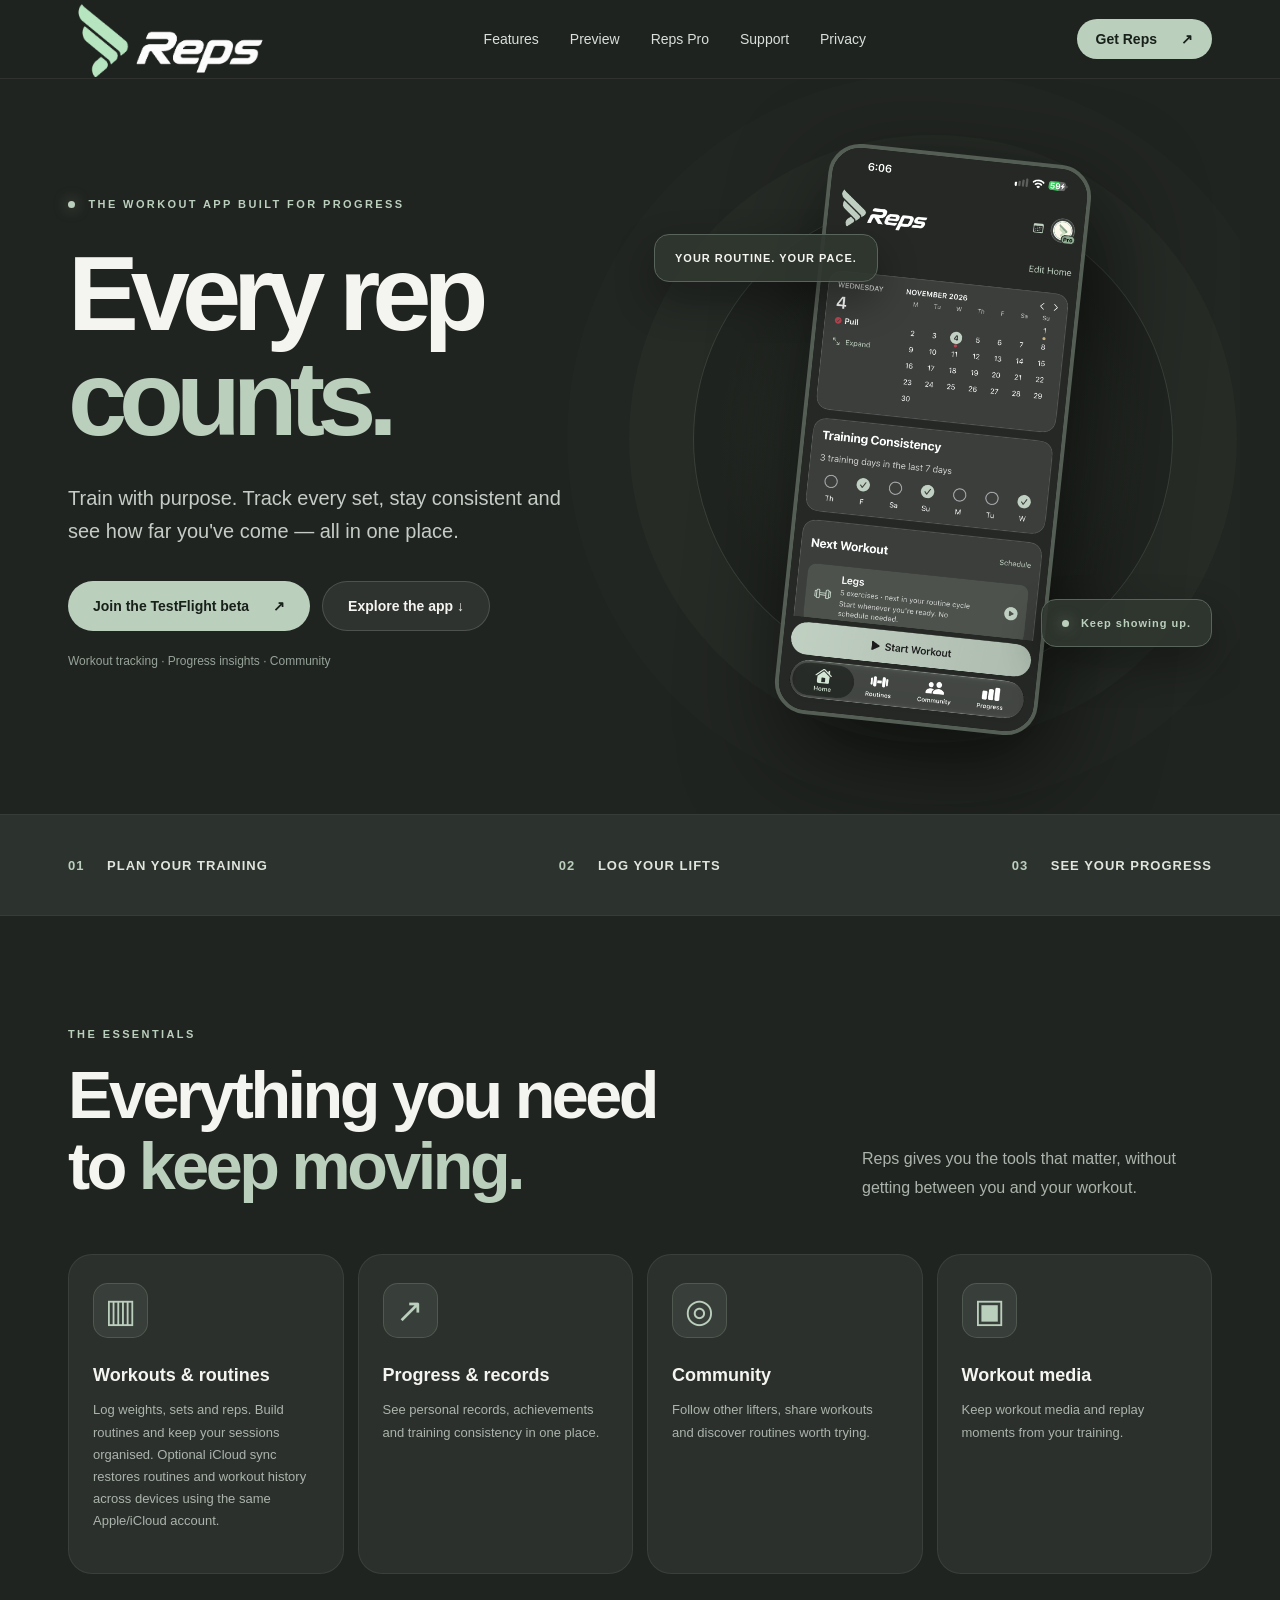
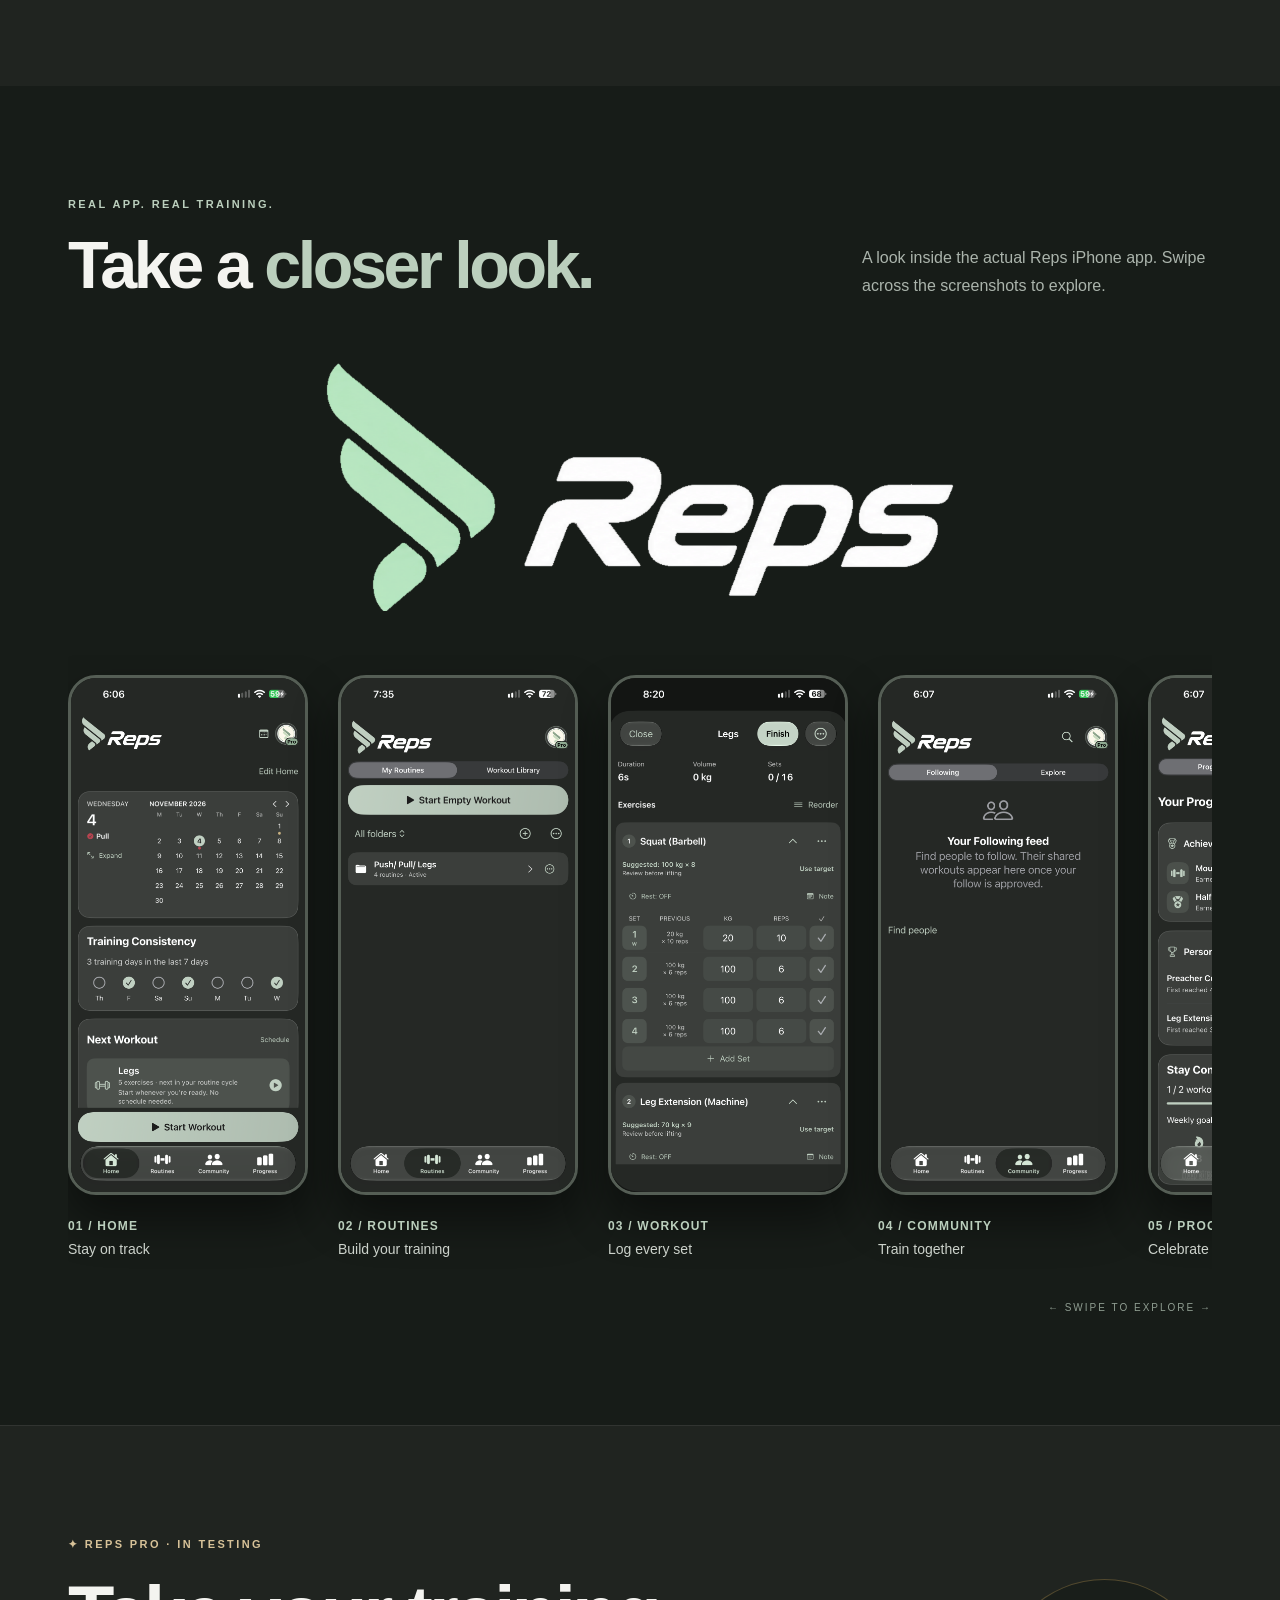
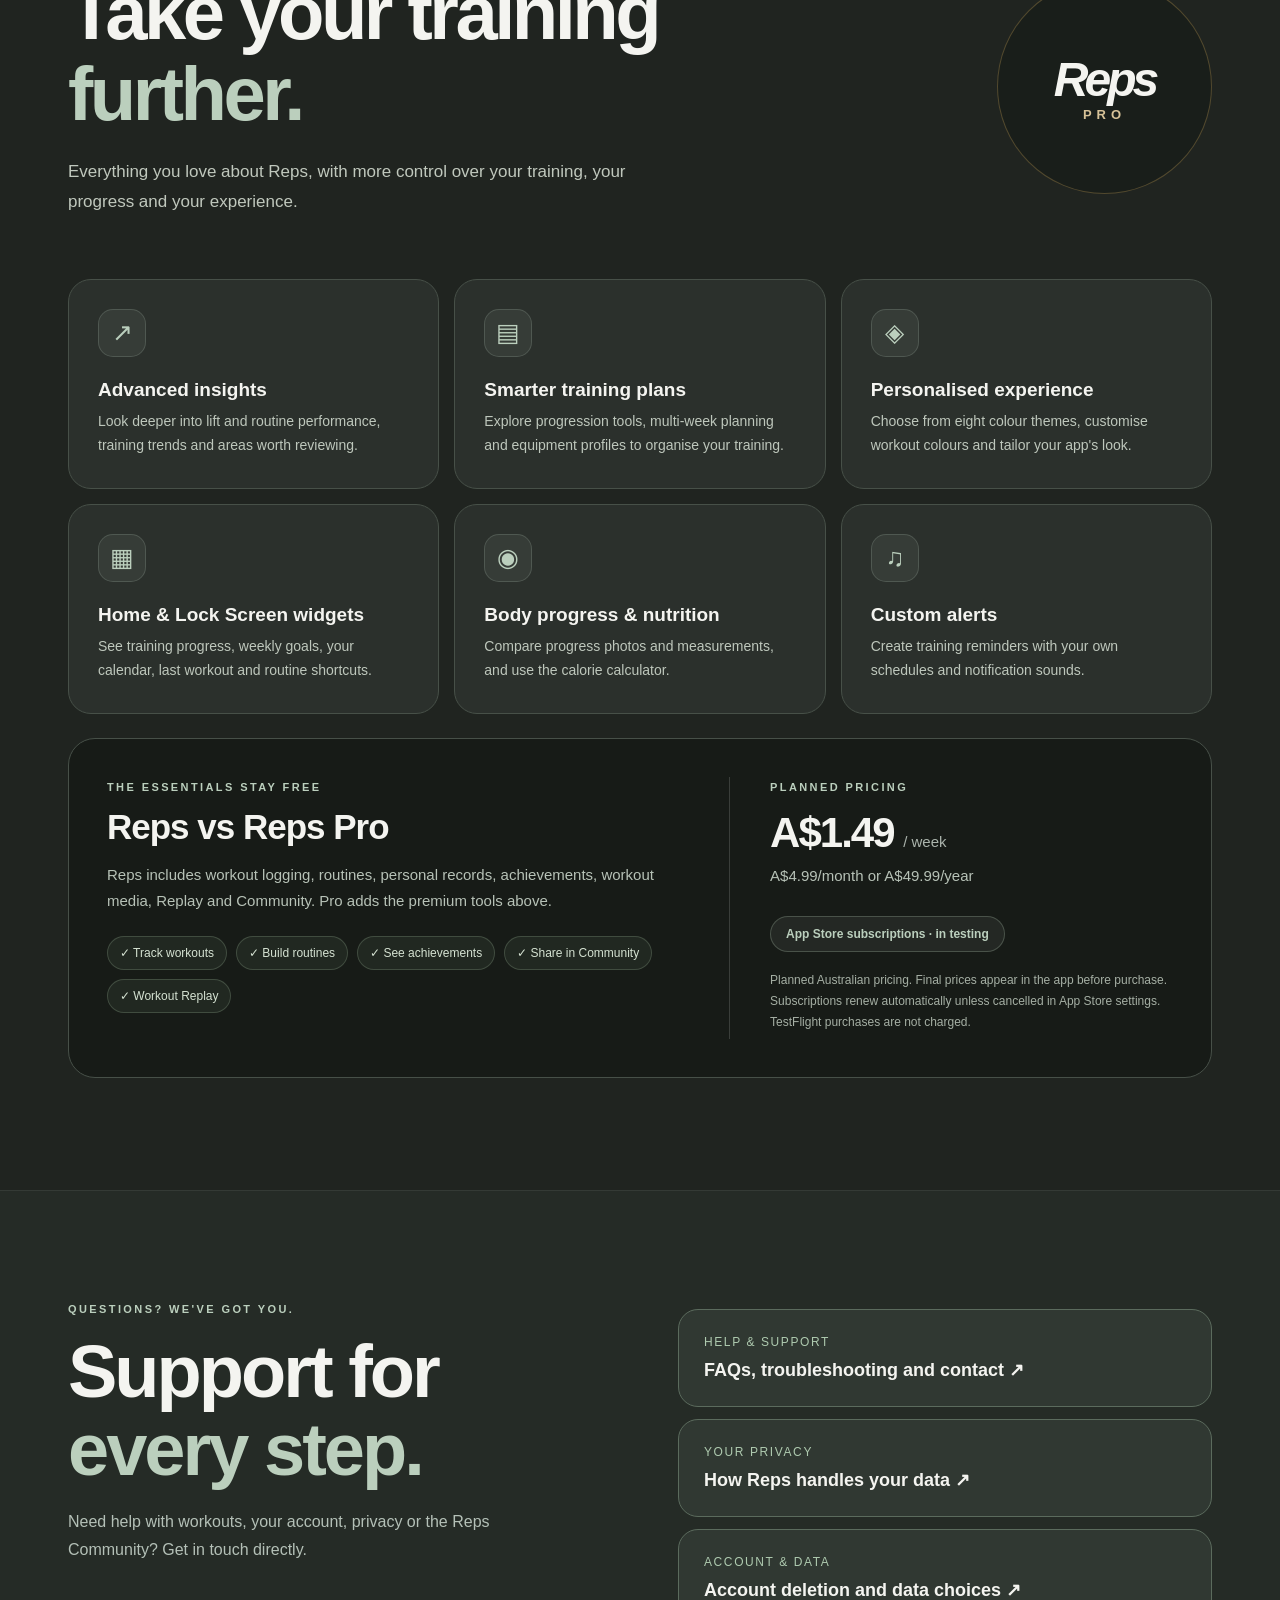
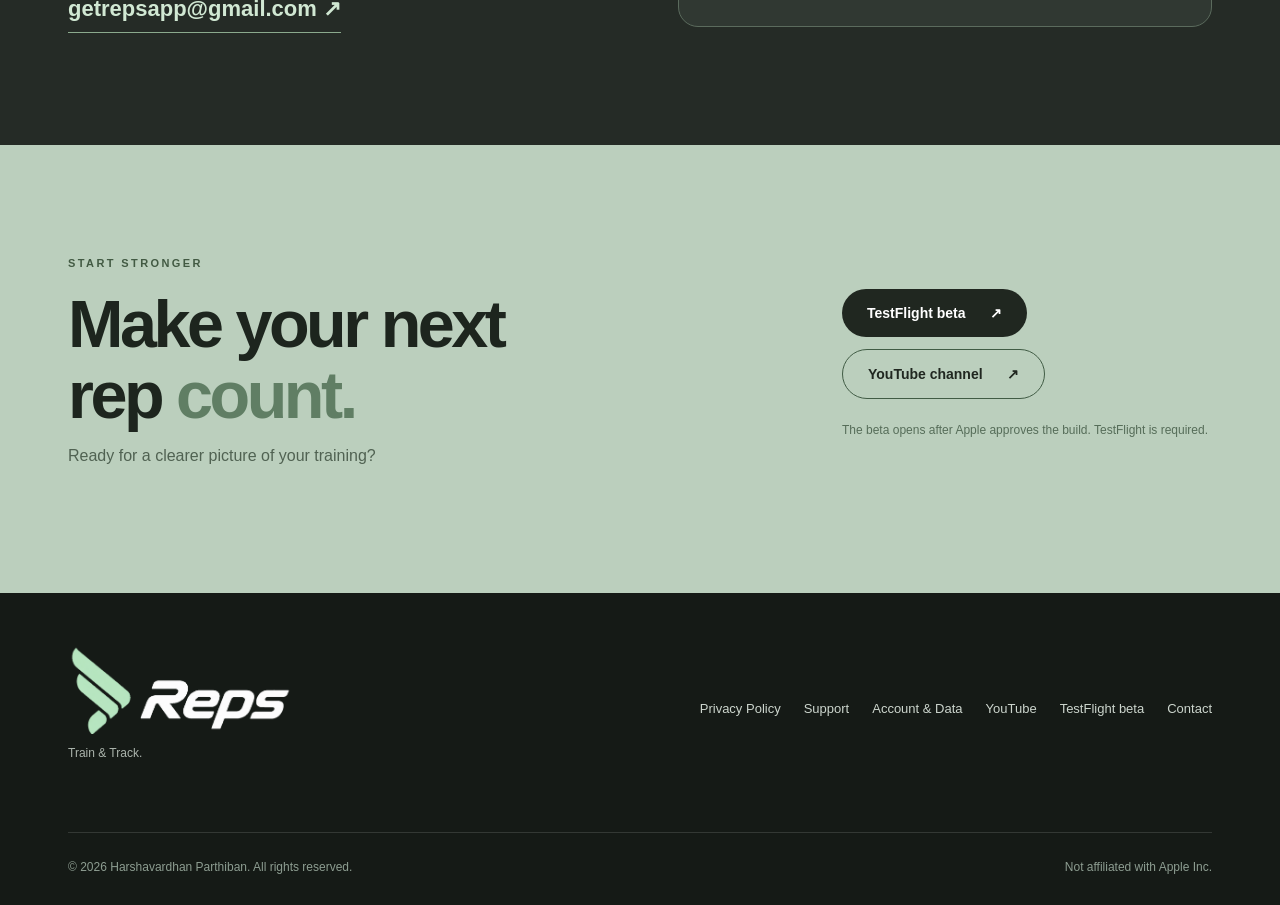
==== commit 60790178: "Refresh Safari icon URLs to avoid cached background" ====
--- a/index.html
+++ b/index.html
@@ -1,9 +1,9 @@
 <!DOCTYPE html>
 
 <html lang="en-AU"><head><meta charset="utf-8"/><meta content="width=device-width, initial-scale=1" name="viewport"/><meta content="#202420" name="theme-color"/><meta content="Reps: Train &amp; Track. Log workouts, build routines, see progress and connect with your fitness community." name="description"/><title>Reps — Train &amp; Track</title><link href="styles.css" rel="stylesheet"/>
-<link rel="icon" href="favicon.ico?v=1" sizes="any"/>
-<link rel="icon" type="image/png" sizes="32x32" href="favicon-32x32.png?v=1"/>
-<link rel="apple-touch-icon" sizes="180x180" href="apple-touch-icon.png?v=1"/>
+<link rel="icon" href="reps-wing-transparent.ico" sizes="any"/>
+<link rel="icon" type="image/png" sizes="32x32" href="reps-wing-transparent-32.png"/>
+<link rel="apple-touch-icon" sizes="180x180" href="reps-wing-transparent-180.png"/>
 </head>
 <body>
 <header class="site-header"><div class="wrap nav"><a aria-label="Reps home" class="wordmark" href="#top"><img alt="Reps" class="nav-logo" src="assets/reps-wordmark-clean.png"/></a><nav><a href="#features">Features</a><a href="#preview">Preview</a><a href="#pro">Reps Pro</a><a href="support.html">Support</a><a href="privacy.html">Privacy</a></nav><a class="pill small" href="https://testflight.apple.com/join/BZnwMmNV">Get Reps <span aria-hidden="true">↗</span></a></div></header>
